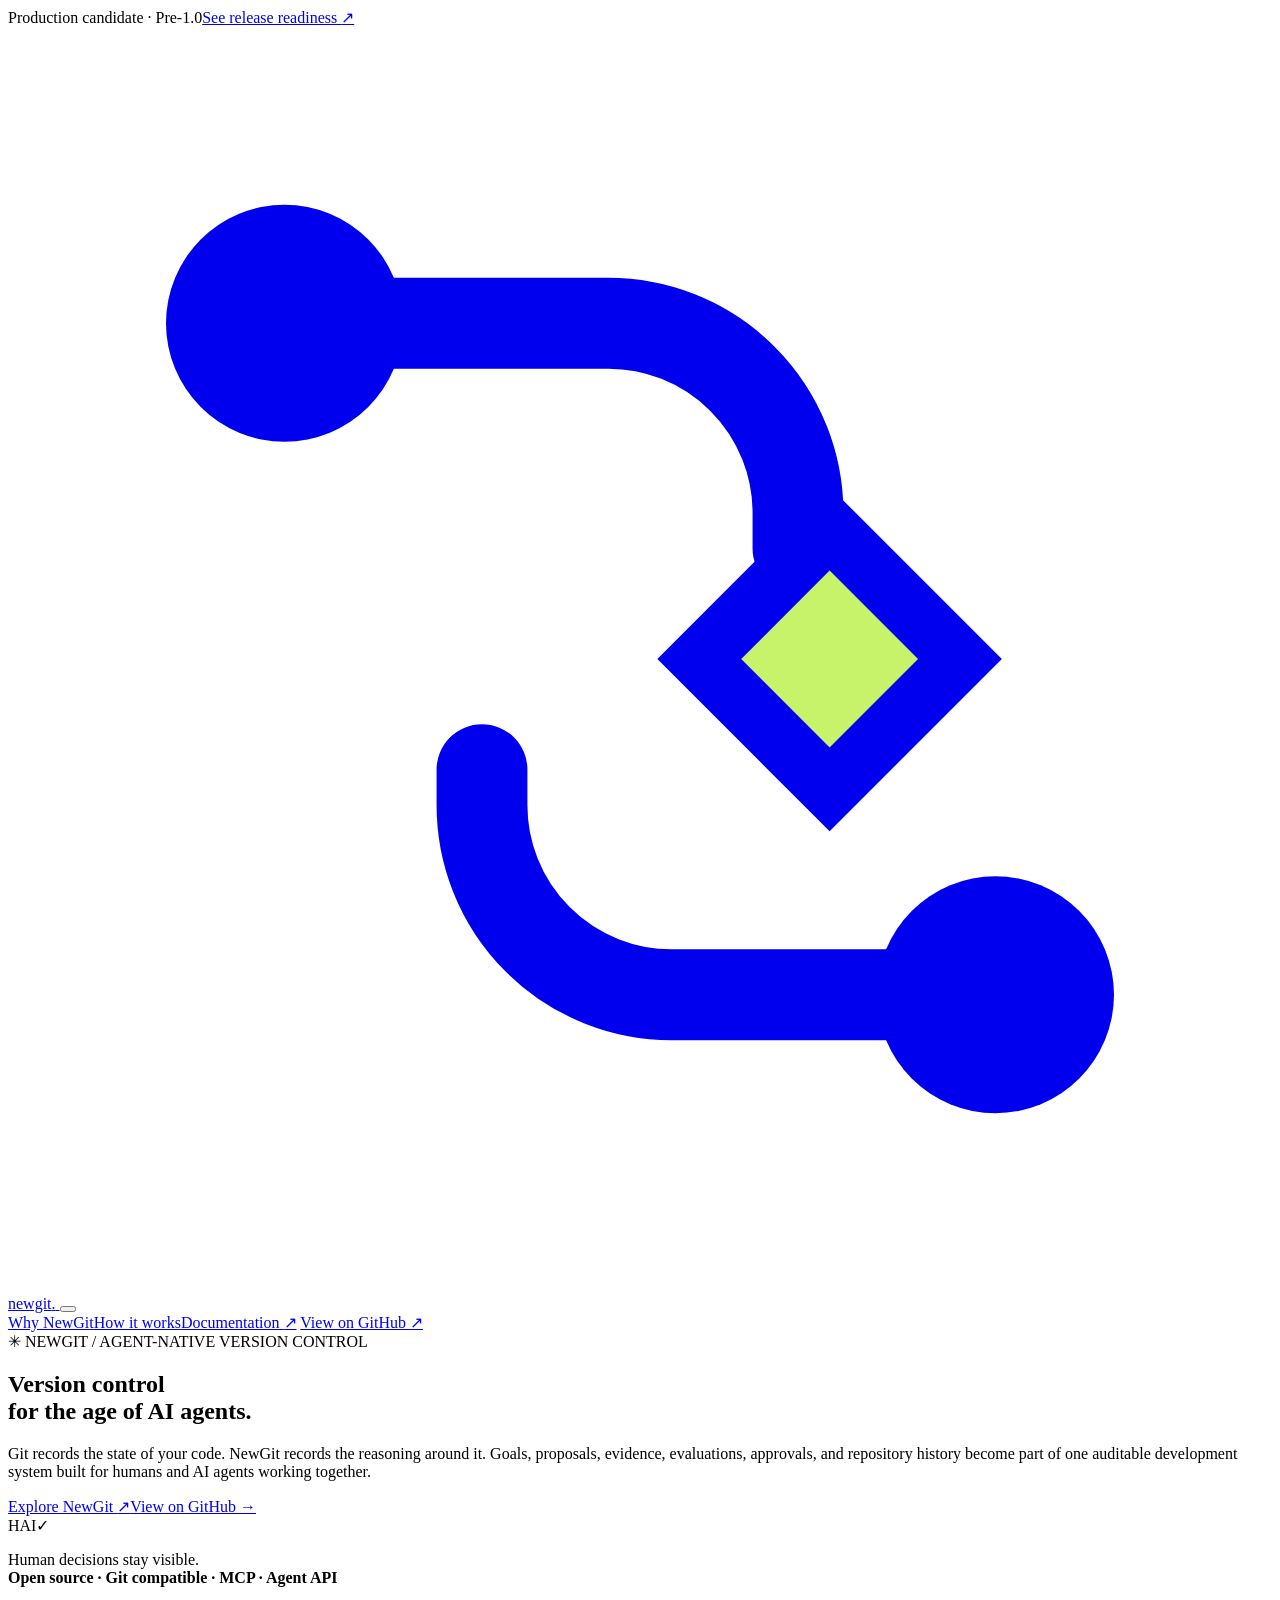
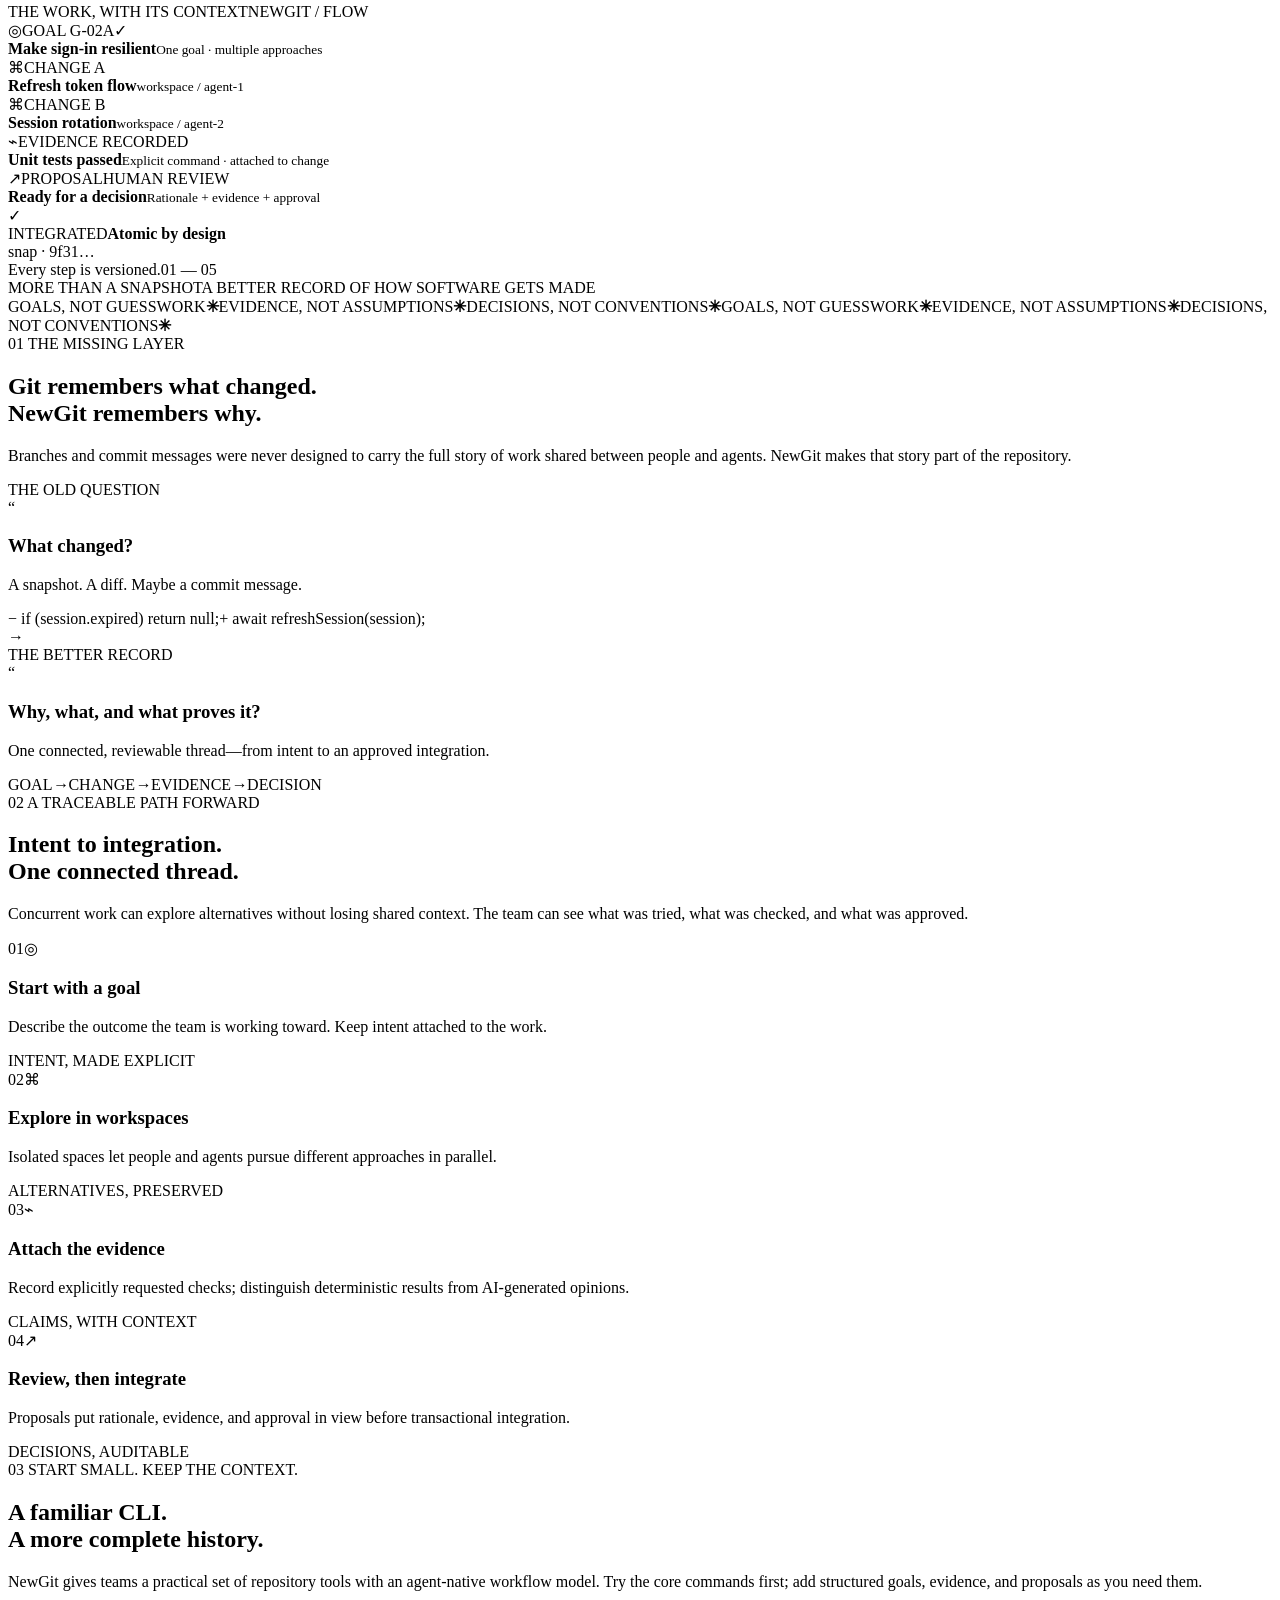
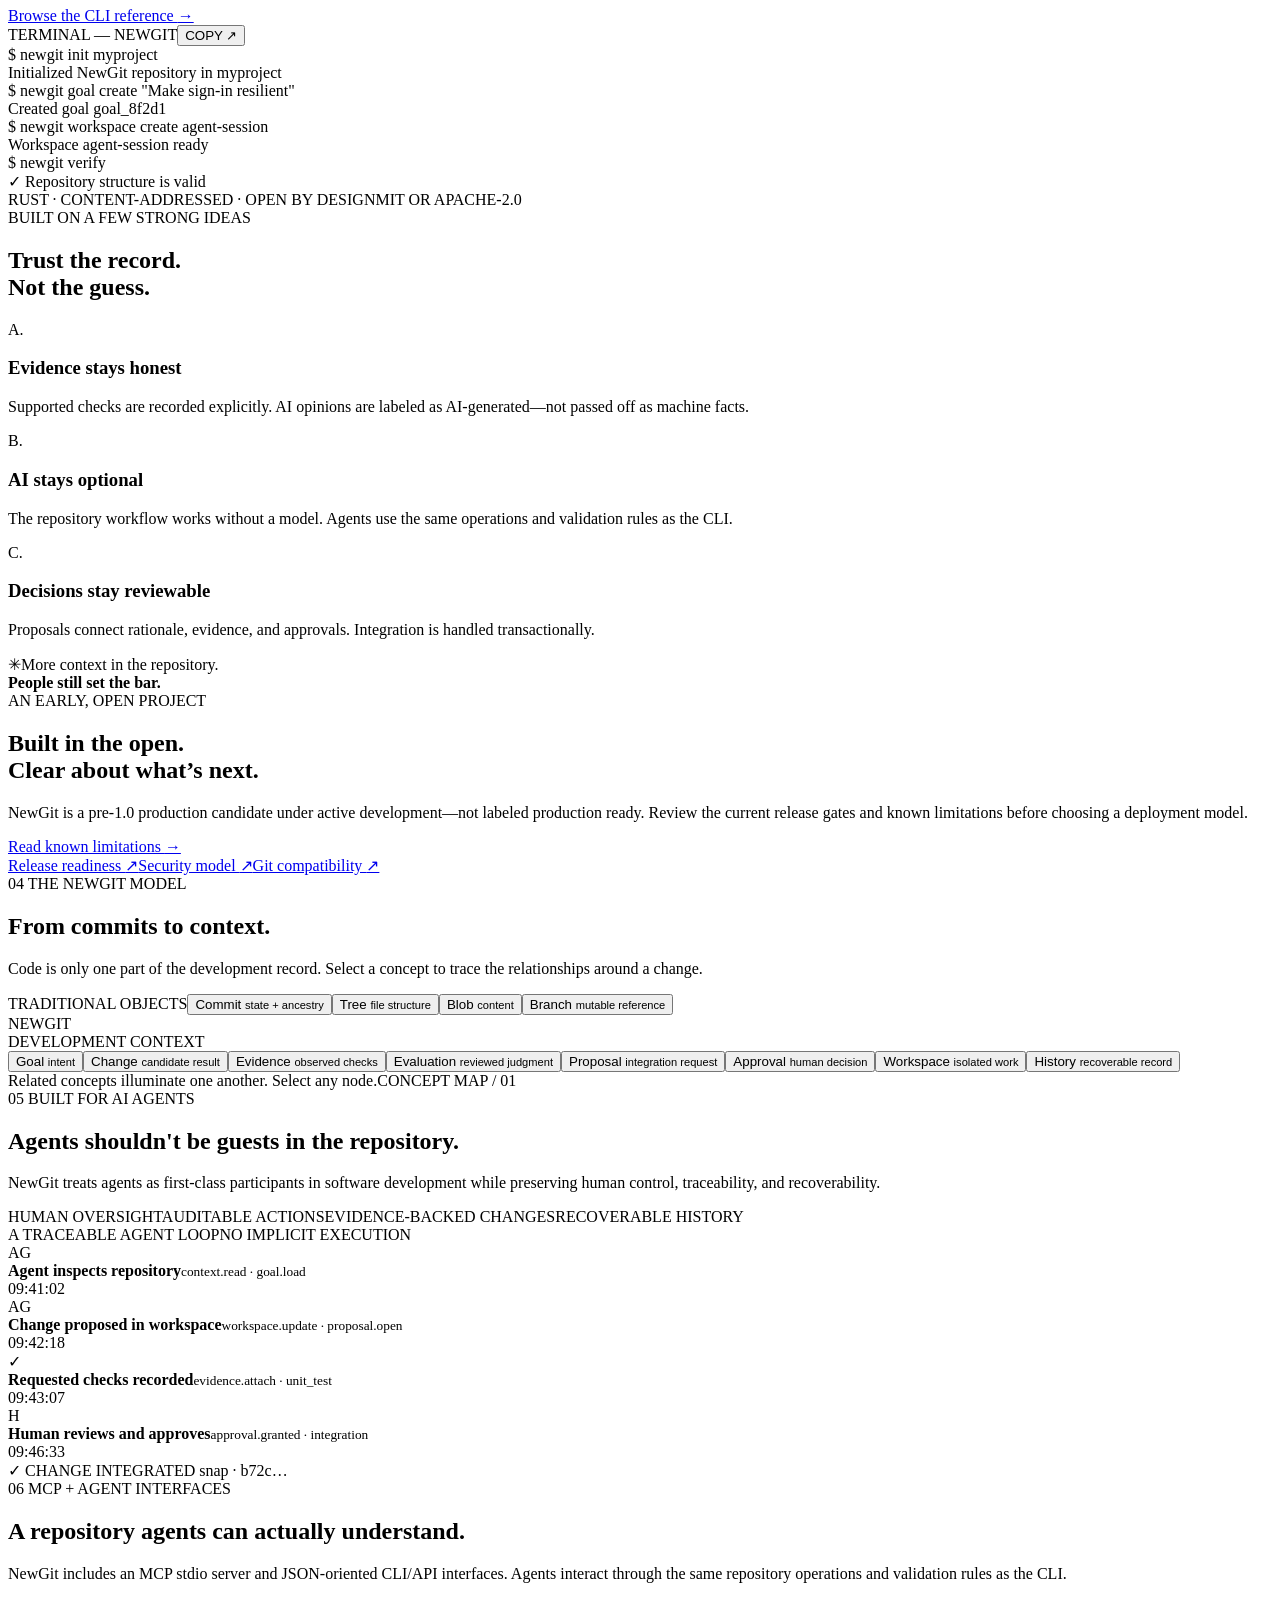
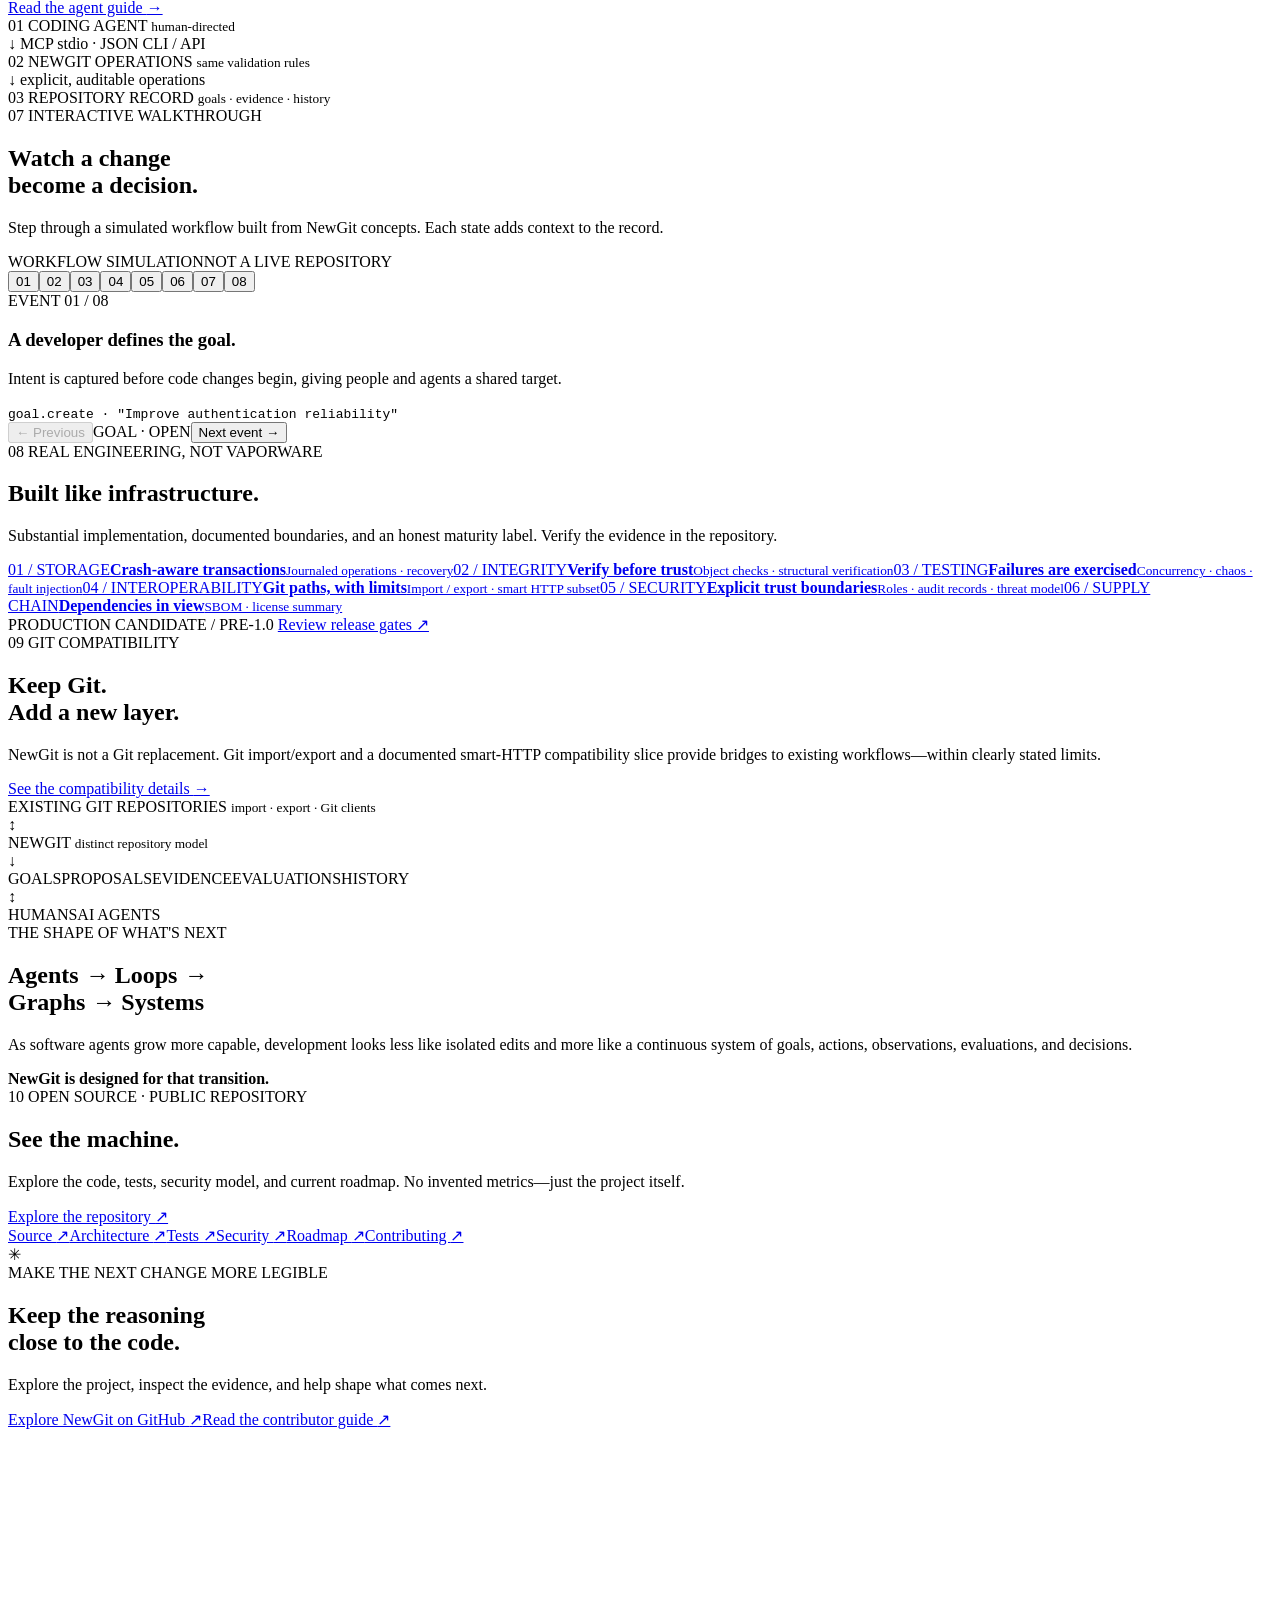
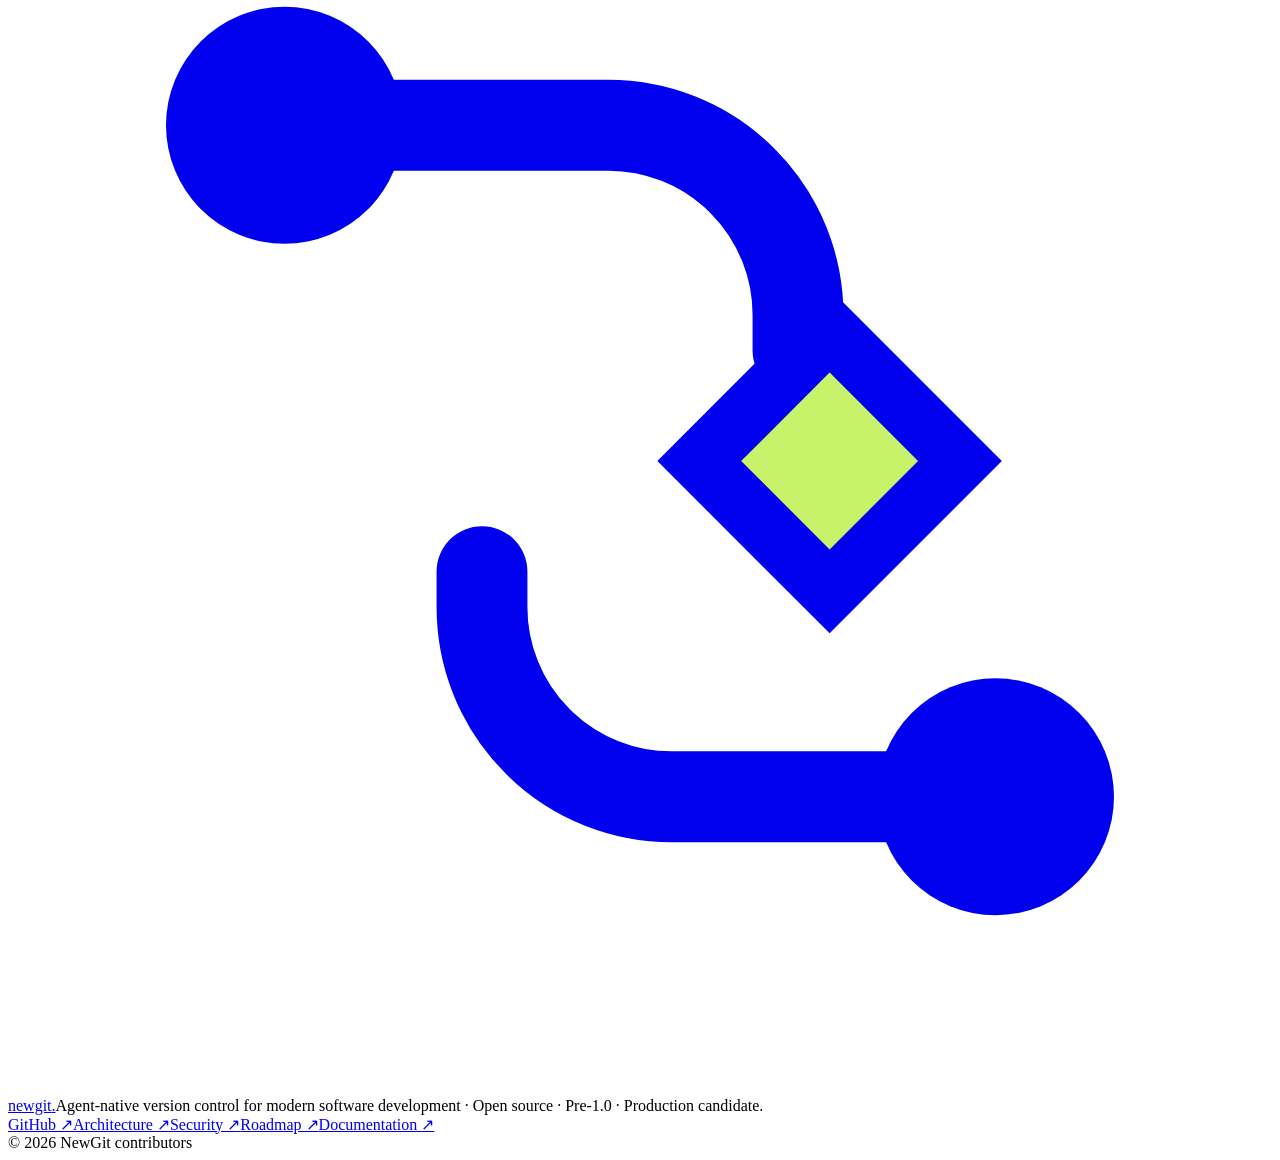
==== website/index.html @ cbc85484 "feat: add NewGit product landing page" ====
<!doctype html>
<html lang="en">
<head>
  <meta charset="utf-8" />
  <meta name="viewport" content="width=device-width, initial-scale=1" />
  <meta name="theme-color" content="#f5f4ed" />
  <meta name="description" content="NewGit is agent-native version control for software built by people and AI agents. Track goals, changes, evidence, and integration decisions alongside your source history." />
  <meta property="og:title" content="NewGit — Version control for the age of agents" />
  <meta property="og:description" content="Make the why, the proof, and the decision part of your version history." />
  <meta property="og:type" content="website" />
  <meta property="og:url" content="https://newgit.lovie.me/" />
  <meta name="twitter:card" content="summary" />
  <title>NewGit — Version control for the age of agents</title>
  <link rel="icon" href="/favicon.svg" type="image/svg+xml" />
  <link rel="preconnect" href="https://fonts.googleapis.com" />
  <link rel="preconnect" href="https://fonts.gstatic.com" crossorigin />
  <link href="https://fonts.googleapis.com/css2?family=DM+Mono:wght@400;500&family=DM+Sans:wght@400;500;600;700&family=Manrope:wght@400;500;600;700;800&display=swap" rel="stylesheet" />
  <link rel="stylesheet" href="/styles.css" />
</head>
<body>
  <div class="announcement"><span class="announcement-dot"></span><span>Production candidate · Pre-1.0</span><a href="https://github.com/kakarot700/newgit/blob/main/RELEASE_READINESS.md">See release readiness <span aria-hidden="true">↗</span></a></div>
  <header class="site-header">
    <a class="brand" href="#top" aria-label="NewGit home">
      <span class="brand-mark" aria-hidden="true"><svg viewBox="0 0 32 32" fill="none"><path d="M7 7.5h8.2a4.8 4.8 0 0 1 4.8 4.8v.9M25 24.5h-8.2a4.8 4.8 0 0 1-4.8-4.8v-.9" stroke="currentColor" stroke-width="2.3" stroke-linecap="round"/><circle cx="7" cy="7.5" r="3" fill="currentColor"/><circle cx="25" cy="24.5" r="3" fill="currentColor"/><path d="m17.5 16 3.3-3.3 3.3 3.3-3.3 3.3-3.3-3.3Z" fill="#c7f36b" stroke="currentColor" stroke-width="1.5"/></svg></span>
      <span>newgit<span class="brand-period">.</span></span>
    </a>
    <button class="menu-toggle" aria-label="Open navigation" aria-expanded="false"><span></span><span></span></button>
    <nav class="nav-links" aria-label="Main navigation">
      <a href="#why">Why NewGit</a><a href="#workflow">How it works</a><a href="https://github.com/kakarot700/newgit/tree/main/docs">Documentation <span class="external">↗</span></a>
      <a class="nav-cta" href="https://github.com/kakarot700/newgit">View on GitHub <span aria-hidden="true">↗</span></a>
    </nav>
  </header>
  <main id="top">
    <section class="hero page-wrap">
      <div class="hero-copy">
        <div class="eyebrow"><span class="eyebrow-icon">✳</span> NEWGIT / AGENT-NATIVE VERSION CONTROL</div>
        <h1>Version control<br /><span class="headline-accent">for the age of AI agents.</span></h1>
        <p class="hero-lede">Git records the state of your code. NewGit records the reasoning around it. Goals, proposals, evidence, evaluations, approvals, and repository history become part of one auditable development system built for humans and AI agents working together.</p>
        <div class="hero-actions"><a class="button button-dark" href="https://github.com/kakarot700/newgit">Explore NewGit <span aria-hidden="true">↗</span></a><a class="text-link" href="https://github.com/kakarot700/newgit">View on GitHub <span aria-hidden="true">→</span></a></div>
        <div class="hero-proof"><div class="avatar-stack" aria-hidden="true"><span>H</span><span>AI</span><span>✓</span></div><p>Human decisions stay visible.<br /><strong>Open source · Git compatible · MCP · Agent API</strong></p></div>
      </div>
      <div class="hero-visual" aria-label="Illustration of a versioned engineering workflow">
        <div class="visual-topline"><span><i class="live-dot"></i> THE WORK, WITH ITS CONTEXT</span><span class="mono">NEWGIT / FLOW</span></div>
        <div class="flow-board">
          <div class="flow-rail"><span class="rail-node node-active"></span><span class="rail-line"></span><span class="rail-node"></span><span class="rail-line"></span><span class="rail-node"></span><span class="rail-line"></span><span class="rail-node"></span><span class="rail-line"></span><span class="rail-node node-end"></span></div>
          <div class="flow-items">
            <div class="flow-card goal-card"><div class="flow-card-head"><span class="flow-icon goal-icon">◎</span><span class="card-kicker">GOAL <span class="id-tag">G-02A</span></span><span class="card-check">✓</span></div><strong>Make sign-in resilient</strong><small>One goal · multiple approaches</small></div>
            <div class="change-row"><div class="flow-card change-card"><div class="flow-card-head"><span class="flow-icon change-icon">⌘</span><span class="card-kicker">CHANGE A</span></div><strong>Refresh token flow</strong><small>workspace / agent-1</small></div><div class="flow-card change-card change-card-muted"><div class="flow-card-head"><span class="flow-icon alt-icon">⌘</span><span class="card-kicker">CHANGE B</span></div><strong>Session rotation</strong><small>workspace / agent-2</small></div></div>
            <div class="flow-card evidence-card"><div class="flow-card-head"><span class="flow-icon evidence-icon">⌁</span><span class="card-kicker">EVIDENCE</span><span class="evidence-status"><i></i> RECORDED</span></div><strong>Unit tests passed</strong><small>Explicit command · attached to change</small></div>
            <div class="flow-card proposal-card"><div class="flow-card-head"><span class="flow-icon proposal-icon">↗</span><span class="card-kicker">PROPOSAL</span><span class="review-pill">HUMAN REVIEW</span></div><strong>Ready for a decision</strong><small>Rationale + evidence + approval</small></div>
            <div class="integration-row"><span class="integration-check">✓</span><div><span class="card-kicker">INTEGRATED</span><strong>Atomic by design</strong></div><span class="commit-hash">snap · 9f31…</span></div>
          </div>
        </div>
        <div class="visual-foot"><span>Every step is versioned.</span><span class="mono">01 — 05</span></div>
        <div class="visual-orbit orbit-one"></div><div class="visual-orbit orbit-two"></div>
      </div>
      <div class="hero-bottom"><span>MORE THAN A SNAPSHOT</span><span class="bottom-line"></span><span class="mono">A BETTER RECORD OF HOW SOFTWARE GETS MADE</span></div>
    </section>
    <section class="ticker" aria-label="NewGit capabilities"><div class="ticker-track"><span>GOALS, NOT GUESSWORK</span><b>✳</b><span>EVIDENCE, NOT ASSUMPTIONS</span><b>✳</b><span>DECISIONS, NOT CONVENTIONS</span><b>✳</b><span>GOALS, NOT GUESSWORK</span><b>✳</b><span>EVIDENCE, NOT ASSUMPTIONS</span><b>✳</b><span>DECISIONS, NOT CONVENTIONS</span><b>✳</b></div></section>
    <section class="why-section page-wrap" id="why">
      <div class="section-intro"><div class="eyebrow"><span class="eyebrow-icon">01</span> THE MISSING LAYER</div><h2>Git remembers what changed.<br /><span>NewGit remembers why.</span></h2><p>Branches and commit messages were never designed to carry the full story of work shared between people and agents. NewGit makes that story part of the repository.</p></div>
      <div class="contrast"><div class="contrast-old"><span class="micro-label">THE OLD QUESTION</span><div class="quote-mark">“</div><h3>What changed?</h3><p>A snapshot. A diff. Maybe a commit message.</p><div class="diff-mini"><span class="diff-red">− if (session.expired) return null;</span><span class="diff-green">+ await refreshSession(session);</span></div></div><div class="contrast-arrow" aria-hidden="true">→</div><div class="contrast-new"><span class="micro-label">THE BETTER RECORD</span><div class="quote-mark green">“</div><h3>Why, what, and what proves it?</h3><p>One connected, reviewable thread—from intent to an approved integration.</p><div class="chain"><span>GOAL</span><i>→</i><span>CHANGE</span><i>→</i><span>EVIDENCE</span><i>→</i><span>DECISION</span></div></div></div>
    </section>
    <section class="workflow-section" id="workflow"><div class="page-wrap workflow-inner"><div class="workflow-heading"><div><div class="eyebrow"><span class="eyebrow-icon">02</span> A TRACEABLE PATH FORWARD</div><h2>Intent to integration.<br /><span>One connected thread.</span></h2></div><p>Concurrent work can explore alternatives without losing shared context. The team can see what was tried, what was checked, and what was approved.</p></div>
      <div class="steps"><article class="step"><div class="step-top"><span class="step-number">01</span><span class="step-glyph">◎</span></div><h3>Start with a goal</h3><p>Describe the outcome the team is working toward. Keep intent attached to the work.</p><span class="step-caption">INTENT, MADE EXPLICIT</span></article><article class="step"><div class="step-top"><span class="step-number">02</span><span class="step-glyph">⌘</span></div><h3>Explore in workspaces</h3><p>Isolated spaces let people and agents pursue different approaches in parallel.</p><span class="step-caption">ALTERNATIVES, PRESERVED</span></article><article class="step"><div class="step-top"><span class="step-number">03</span><span class="step-glyph">⌁</span></div><h3>Attach the evidence</h3><p>Record explicitly requested checks; distinguish deterministic results from AI-generated opinions.</p><span class="step-caption">CLAIMS, WITH CONTEXT</span></article><article class="step"><div class="step-top"><span class="step-number">04</span><span class="step-glyph">↗</span></div><h3>Review, then integrate</h3><p>Proposals put rationale, evidence, and approval in view before transactional integration.</p><span class="step-caption">DECISIONS, AUDITABLE</span></article></div>
    </div></section>
    <section class="terminal-section page-wrap"><div class="terminal-copy"><div class="eyebrow"><span class="eyebrow-icon">03</span> START SMALL. KEEP THE CONTEXT.</div><h2>A familiar CLI.<br /><span>A more complete history.</span></h2><p>NewGit gives teams a practical set of repository tools with an agent-native workflow model. Try the core commands first; add structured goals, evidence, and proposals as you need them.</p><a class="text-link" href="https://github.com/kakarot700/newgit/blob/main/docs/CLI.md">Browse the CLI reference <span>→</span></a></div><div class="terminal-window"><div class="terminal-bar"><div class="window-dots"><i></i><i></i><i></i></div><span>TERMINAL — NEWGIT</span><button class="copy-button" type="button" aria-label="Copy terminal commands">COPY <span>↗</span></button></div><div class="terminal-body"><div class="terminal-line"><span class="prompt">$</span> newgit init myproject</div><div class="terminal-output">Initialized NewGit repository in myproject</div><div class="terminal-line"><span class="prompt">$</span> newgit goal create "Make sign-in resilient"</div><div class="terminal-output">Created goal <span class="terminal-green">goal_8f2d1</span></div><div class="terminal-line"><span class="prompt">$</span> newgit workspace create agent-session</div><div class="terminal-output">Workspace <span class="terminal-green">agent-session</span> ready</div><div class="terminal-line"><span class="prompt">$</span> newgit verify</div><div class="terminal-output terminal-success">✓ Repository structure is valid</div><div class="terminal-cursor" aria-hidden="true"></div></div><div class="terminal-foot"><span>RUST · CONTENT-ADDRESSED · OPEN BY DESIGN</span><span>MIT OR APACHE-2.0</span></div></div></section>
    <section class="principles"><div class="page-wrap principles-inner"><div class="principles-lead"><span class="micro-label">BUILT ON A FEW STRONG IDEAS</span><h2>Trust the record.<br /><span>Not the guess.</span></h2></div><div class="principle"><span class="principle-index">A.</span><div><h3>Evidence stays honest</h3><p>Supported checks are recorded explicitly. AI opinions are labeled as AI-generated—not passed off as machine facts.</p></div></div><div class="principle"><span class="principle-index">B.</span><div><h3>AI stays optional</h3><p>The repository workflow works without a model. Agents use the same operations and validation rules as the CLI.</p></div></div><div class="principle"><span class="principle-index">C.</span><div><h3>Decisions stay reviewable</h3><p>Proposals connect rationale, evidence, and approvals. Integration is handled transactionally.</p></div></div><div class="principles-note"><span class="note-star">✳</span><span>More context in the repository.<br /><strong>People still set the bar.</strong></span></div></div></section>
    <section class="status-section page-wrap"><div class="status-icon"><span></span><span></span><span></span></div><div><span class="micro-label">AN EARLY, OPEN PROJECT</span><h2>Built in the open.<br />Clear about what’s next.</h2><p>NewGit is a pre-1.0 production candidate under active development—not labeled production ready. Review the current release gates and known limitations before choosing a deployment model.</p><a class="text-link" href="https://github.com/kakarot700/newgit/blob/main/KNOWN_LIMITATIONS.md">Read known limitations <span>→</span></a></div><div class="status-links"><a href="https://github.com/kakarot700/newgit/blob/main/RELEASE_READINESS.md">Release readiness <span>↗</span></a><a href="https://github.com/kakarot700/newgit/blob/main/SECURITY_MODEL.md">Security model <span>↗</span></a><a href="https://github.com/kakarot700/newgit/blob/main/docs/GIT_COMPAT.md">Git compatibility <span>↗</span></a></div></section>
    <section class="model-section page-wrap" id="architecture"><div class="model-heading"><div><div class="eyebrow"><span class="eyebrow-icon">04</span> THE NEWGIT MODEL</div><h2>From commits to context.</h2></div><p>Code is only one part of the development record. Select a concept to trace the relationships around a change.</p></div><div class="model-visual"><div class="model-side model-traditional"><span class="micro-label">TRADITIONAL OBJECTS</span><button class="model-node" data-links="change history">Commit <small>state + ancestry</small></button><button class="model-node" data-links="change">Tree <small>file structure</small></button><button class="model-node" data-links="change">Blob <small>content</small></button><button class="model-node" data-links="workspace history">Branch <small>mutable reference</small></button></div><div class="model-bridge"><span>NEWGIT</span><i></i><i></i><i></i><i></i></div><div class="model-side model-context"><span class="micro-label">DEVELOPMENT CONTEXT</span><div class="model-node-set"><button class="model-node active" data-links="commit proposal">Goal <small>intent</small></button><button class="model-node" data-links="goal evidence">Change <small>candidate result</small></button><button class="model-node" data-links="change evaluation">Evidence <small>observed checks</small></button><button class="model-node" data-links="evidence approval">Evaluation <small>reviewed judgment</small></button><button class="model-node" data-links="evaluation history">Proposal <small>integration request</small></button><button class="model-node" data-links="proposal history">Approval <small>human decision</small></button><button class="model-node" data-links="change commit">Workspace <small>isolated work</small></button><button class="model-node" data-links="commit goal">History <small>recoverable record</small></button></div></div><div class="model-caption"><span class="live-dot"></span><span id="model-caption-text">Related concepts illuminate one another. Select any node.</span><span class="mono">CONCEPT MAP / 01</span></div></div></section>
    <section class="agent-section"><div class="page-wrap agent-inner"><div class="agent-copy"><div class="eyebrow"><span class="eyebrow-icon">05</span> BUILT FOR AI AGENTS</div><h2>Agents shouldn't be guests in the repository.</h2><p>NewGit treats agents as first-class participants in software development while preserving human control, traceability, and recoverability.</p><div class="agent-principles"><span>HUMAN OVERSIGHT</span><span>AUDITABLE ACTIONS</span><span>EVIDENCE-BACKED CHANGES</span><span>RECOVERABLE HISTORY</span></div></div><div class="agent-flow"><div class="agent-flow-label"><span class="micro-label">A TRACEABLE AGENT LOOP</span><span class="mono">NO IMPLICIT EXECUTION</span></div><div class="agent-flow-row"><span class="agent-avatar">AG</span><div><strong>Agent inspects repository</strong><small>context.read · goal.load</small></div><span class="flow-time">09:41:02</span></div><div class="agent-flow-row"><span class="agent-avatar">AG</span><div><strong>Change proposed in workspace</strong><small>workspace.update · proposal.open</small></div><span class="flow-time">09:42:18</span></div><div class="agent-flow-row"><span class="agent-avatar evidence-avatar">✓</span><div><strong>Requested checks recorded</strong><small>evidence.attach · unit_test</small></div><span class="flow-time">09:43:07</span></div><div class="agent-flow-row human-row"><span class="agent-avatar human-avatar">H</span><div><strong>Human reviews and approves</strong><small>approval.granted · integration</small></div><span class="flow-time">09:46:33</span></div><div class="agent-flow-result"><span>✓</span> CHANGE INTEGRATED <span class="mono">snap · b72c…</span></div></div></div></section>
    <section class="api-section page-wrap"><div class="api-copy"><div class="eyebrow"><span class="eyebrow-icon">06</span> MCP + AGENT INTERFACES</div><h2>A repository agents can actually understand.</h2><p>NewGit includes an MCP stdio server and JSON-oriented CLI/API interfaces. Agents interact through the same repository operations and validation rules as the CLI.</p><a class="text-link" href="https://github.com/kakarot700/newgit/blob/main/docs/AGENT_GUIDE.md">Read the agent guide <span>→</span></a></div><div class="api-stack"><div class="api-stack-item"><span>01</span> CODING AGENT <small>human-directed</small></div><div class="api-connector">↓ <span>MCP stdio · JSON CLI / API</span></div><div class="api-stack-item api-newgit"><span>02</span> NEWGIT OPERATIONS <small>same validation rules</small></div><div class="api-connector">↓ <span>explicit, auditable operations</span></div><div class="api-stack-item"><span>03</span> REPOSITORY RECORD <small>goals · evidence · history</small></div></div></section>
    <section class="demo-section"><div class="page-wrap demo-inner"><div class="demo-heading"><div><div class="eyebrow"><span class="eyebrow-icon">07</span> INTERACTIVE WALKTHROUGH</div><h2>Watch a change<br />become a decision.</h2></div><p>Step through a simulated workflow built from NewGit concepts. Each state adds context to the record.</p></div><div class="demo-console"><div class="demo-console-top"><span class="live-dot"></span><span class="micro-label">WORKFLOW SIMULATION</span><span class="mono">NOT A LIVE REPOSITORY</span></div><div class="demo-content"><div class="demo-progress" aria-label="Workflow steps"><span class="demo-progress-line"><i id="demo-progress-fill"></i></span><button class="demo-step active" data-step="0" aria-label="Step 1: Goal created">01</button><button class="demo-step" data-step="1" aria-label="Step 2: Agent investigates">02</button><button class="demo-step" data-step="2" aria-label="Step 3: Change proposed">03</button><button class="demo-step" data-step="3" aria-label="Step 4: Evidence attached">04</button><button class="demo-step" data-step="4" aria-label="Step 5: Evaluation recorded">05</button><button class="demo-step" data-step="5" aria-label="Step 6: Human approval">06</button><button class="demo-step" data-step="6" aria-label="Step 7: Change integrated">07</button><button class="demo-step" data-step="7" aria-label="Step 8: History updated">08</button></div><div class="demo-event"><span class="demo-event-index" id="demo-event-index">EVENT 01 / 08</span><h3 id="demo-event-title">A developer defines the goal.</h3><p id="demo-event-copy">Intent is captured before code changes begin, giving people and agents a shared target.</p><code id="demo-event-code">goal.create · "Improve authentication reliability"</code></div><div class="demo-controls"><button id="demo-prev" type="button" disabled>← Previous</button><span id="demo-state">GOAL · OPEN</span><button id="demo-next" type="button">Next event →</button></div></div></div></div></section>
    <section class="engineering-section page-wrap"><div class="engineering-heading"><div><div class="eyebrow"><span class="eyebrow-icon">08</span> REAL ENGINEERING, NOT VAPORWARE</div><h2>Built like infrastructure.</h2></div><p>Substantial implementation, documented boundaries, and an honest maturity label. Verify the evidence in the repository.</p></div><div class="engineering-grid"><a href="https://github.com/kakarot700/newgit/blob/main/ARCHITECTURE.md"><span>01 / STORAGE</span><strong>Crash-aware transactions</strong><small>Journaled operations · recovery</small></a><a href="https://github.com/kakarot700/newgit/blob/main/TEST_MATRIX.md"><span>02 / INTEGRITY</span><strong>Verify before trust</strong><small>Object checks · structural verification</small></a><a href="https://github.com/kakarot700/newgit/tree/main/tests"><span>03 / TESTING</span><strong>Failures are exercised</strong><small>Concurrency · chaos · fault injection</small></a><a href="https://github.com/kakarot700/newgit/blob/main/docs/GIT_COMPAT.md"><span>04 / INTEROPERABILITY</span><strong>Git paths, with limits</strong><small>Import / export · smart HTTP subset</small></a><a href="https://github.com/kakarot700/newgit/blob/main/SECURITY_MODEL.md"><span>05 / SECURITY</span><strong>Explicit trust boundaries</strong><small>Roles · audit records · threat model</small></a><a href="https://github.com/kakarot700/newgit/blob/main/SBOM.md"><span>06 / SUPPLY CHAIN</span><strong>Dependencies in view</strong><small>SBOM · license summary</small></a></div><div class="production-label"><span class="live-dot"></span> PRODUCTION CANDIDATE <span class="separator">/</span> PRE-1.0 <a href="https://github.com/kakarot700/newgit/blob/main/RELEASE_READINESS.md">Review release gates ↗</a></div></section>
    <section class="compat-section"><div class="page-wrap compat-inner"><div><div class="eyebrow"><span class="eyebrow-icon">09</span> GIT COMPATIBILITY</div><h2>Keep Git.<br /><span>Add a new layer.</span></h2><p>NewGit is not a Git replacement. Git import/export and a documented smart-HTTP compatibility slice provide bridges to existing workflows—within clearly stated limits.</p><a class="text-link" href="https://github.com/kakarot700/newgit/blob/main/docs/GIT_COMPAT.md">See the compatibility details <span>→</span></a></div><div class="compat-diagram"><div class="compat-box">EXISTING GIT REPOSITORIES <small>import · export · Git clients</small></div><div class="compat-arrow">↕</div><div class="compat-box compat-box-main">NEWGIT <small>distinct repository model</small></div><div class="compat-arrow">↓</div><div class="compat-capabilities"><span>GOALS</span><span>PROPOSALS</span><span>EVIDENCE</span><span>EVALUATIONS</span><span>HISTORY</span></div><div class="compat-arrow">↕</div><div class="compat-actors"><span>HUMANS</span><span>AI AGENTS</span></div></div></div></section>
    <section class="editorial-section page-wrap"><div class="editorial-line"></div><span class="micro-label">THE SHAPE OF WHAT'S NEXT</span><h2>Agents <i>→</i> Loops <i>→</i><br />Graphs <i>→</i> Systems</h2><p>As software agents grow more capable, development looks less like isolated edits and more like a continuous system of goals, actions, observations, evaluations, and decisions.</p><strong>NewGit is designed for that transition.</strong></section>
    <section class="open-source-section page-wrap"><div class="open-source-main"><div class="eyebrow"><span class="eyebrow-icon">10</span> OPEN SOURCE · PUBLIC REPOSITORY</div><h2>See the machine.</h2><p>Explore the code, tests, security model, and current roadmap. No invented metrics—just the project itself.</p><a class="button button-dark" href="https://github.com/kakarot700/newgit">Explore the repository <span>↗</span></a></div><div class="repo-links"><a href="https://github.com/kakarot700/newgit">Source <span>↗</span></a><a href="https://github.com/kakarot700/newgit/blob/main/ARCHITECTURE.md">Architecture <span>↗</span></a><a href="https://github.com/kakarot700/newgit/tree/main/tests">Tests <span>↗</span></a><a href="https://github.com/kakarot700/newgit/blob/main/SECURITY.md">Security <span>↗</span></a><a href="https://github.com/kakarot700/newgit/blob/main/ROADMAP.md">Roadmap <span>↗</span></a><a href="https://github.com/kakarot700/newgit/blob/main/CONTRIBUTING.md">Contributing <span>↗</span></a></div></section>
    <section class="final-cta"><div class="page-wrap final-cta-inner"><div class="cta-spark" aria-hidden="true">✳</div><div><div class="eyebrow">MAKE THE NEXT CHANGE MORE LEGIBLE</div><h2>Keep the reasoning<br />close to the code.</h2><p>Explore the project, inspect the evidence, and help shape what comes next.</p></div><div class="cta-buttons"><a class="button button-lime" href="https://github.com/kakarot700/newgit">Explore NewGit on GitHub <span>↗</span></a><a class="button button-outline" href="https://github.com/kakarot700/newgit/blob/main/CONTRIBUTING.md">Read the contributor guide <span>↗</span></a></div><div class="cta-orbit cta-orbit-a"></div><div class="cta-orbit cta-orbit-b"></div></div></section>
  </main>
  <footer class="site-footer"><div class="page-wrap footer-inner"><a class="brand footer-brand" href="#top"><span class="brand-mark" aria-hidden="true"><svg viewBox="0 0 32 32" fill="none"><path d="M7 7.5h8.2a4.8 4.8 0 0 1 4.8 4.8v.9M25 24.5h-8.2a4.8 4.8 0 0 1-4.8-4.8v-.9" stroke="currentColor" stroke-width="2.3" stroke-linecap="round"/><circle cx="7" cy="7.5" r="3" fill="currentColor"/><circle cx="25" cy="24.5" r="3" fill="currentColor"/><path d="m17.5 16 3.3-3.3 3.3 3.3-3.3 3.3-3.3-3.3Z" fill="#c7f36b" stroke="currentColor" stroke-width="1.5"/></svg></span><span>newgit<span class="brand-period">.</span></span></a><span class="footer-note">Agent-native version control for modern software development · Open source · Pre-1.0 · Production candidate.</span><div class="footer-links"><a href="https://github.com/kakarot700/newgit">GitHub ↗</a><a href="https://github.com/kakarot700/newgit/blob/main/ARCHITECTURE.md">Architecture ↗</a><a href="https://github.com/kakarot700/newgit/blob/main/SECURITY.md">Security ↗</a><a href="https://github.com/kakarot700/newgit/blob/main/ROADMAP.md">Roadmap ↗</a><a href="https://github.com/kakarot700/newgit/tree/main/docs">Documentation ↗</a></div><span class="copyright">© 2026 NewGit contributors</span></div></footer>
  <script src="/script.js" defer></script>
</body>
</html>
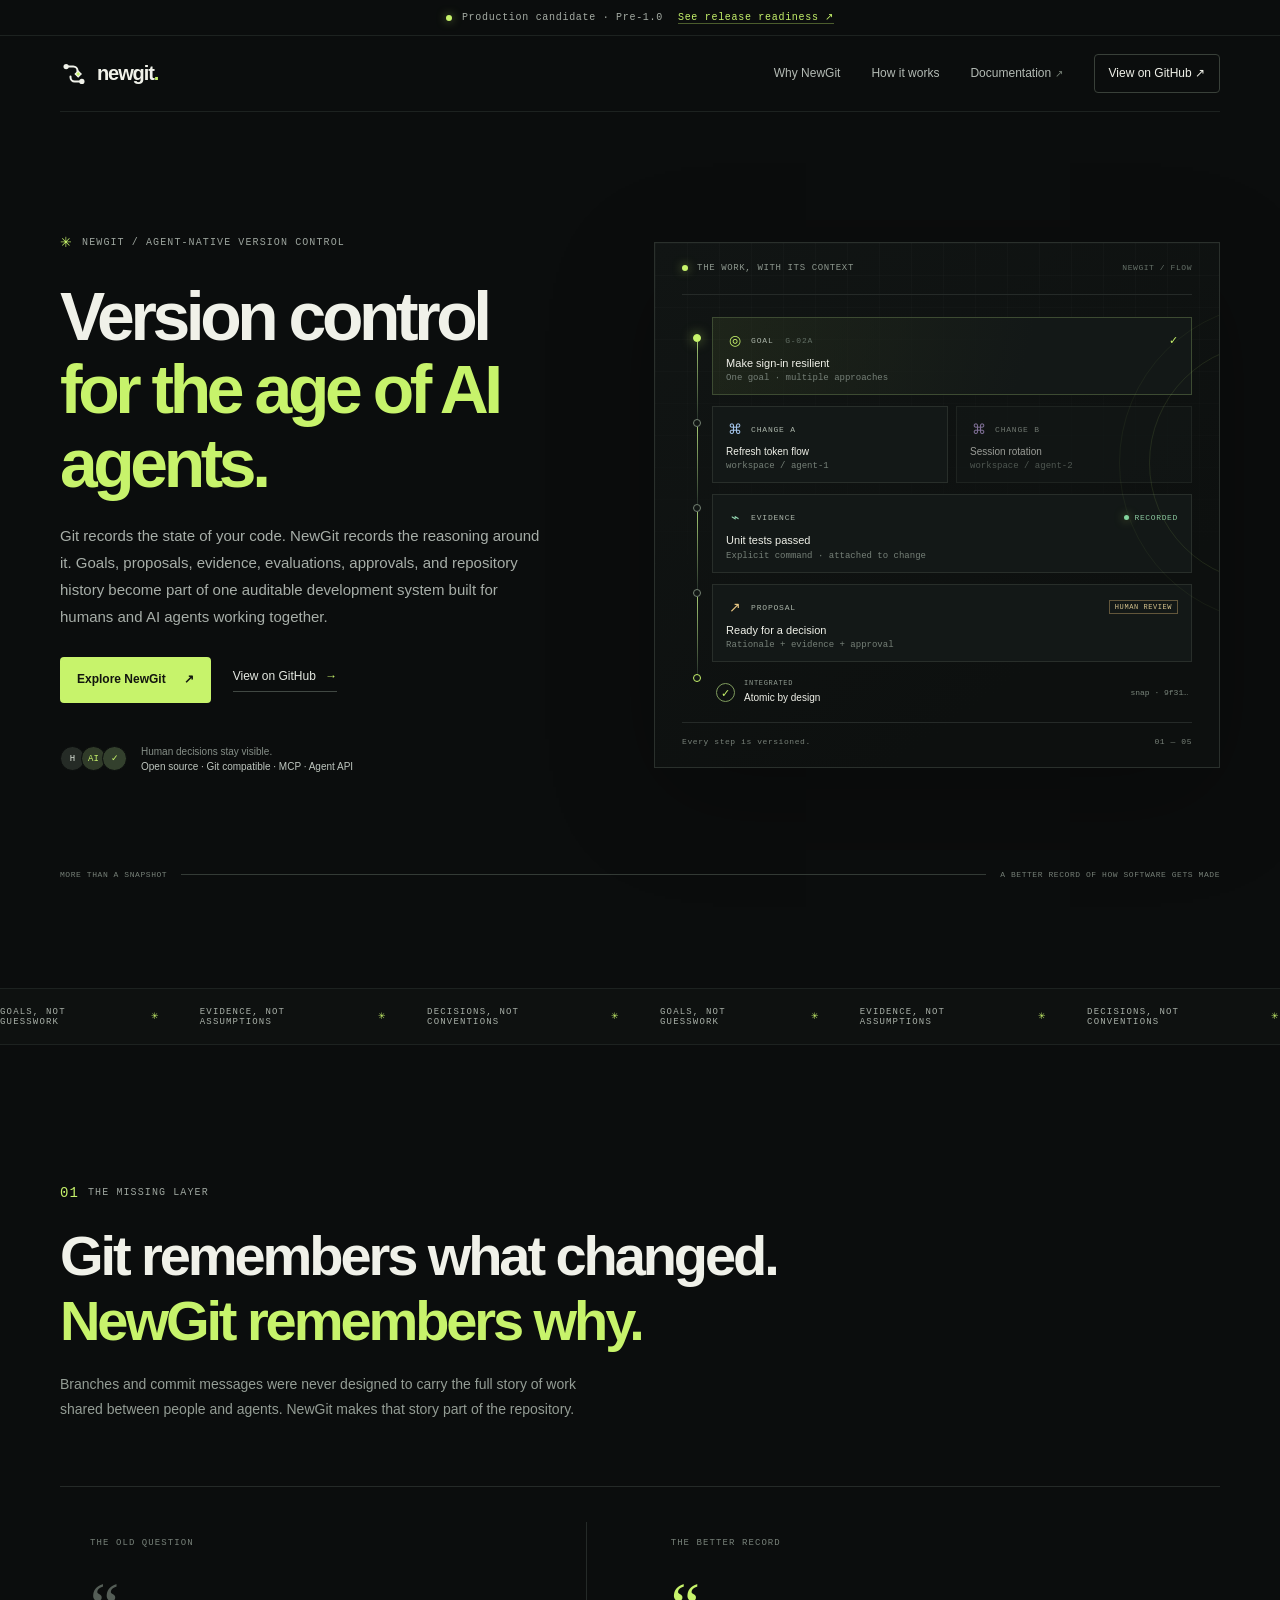
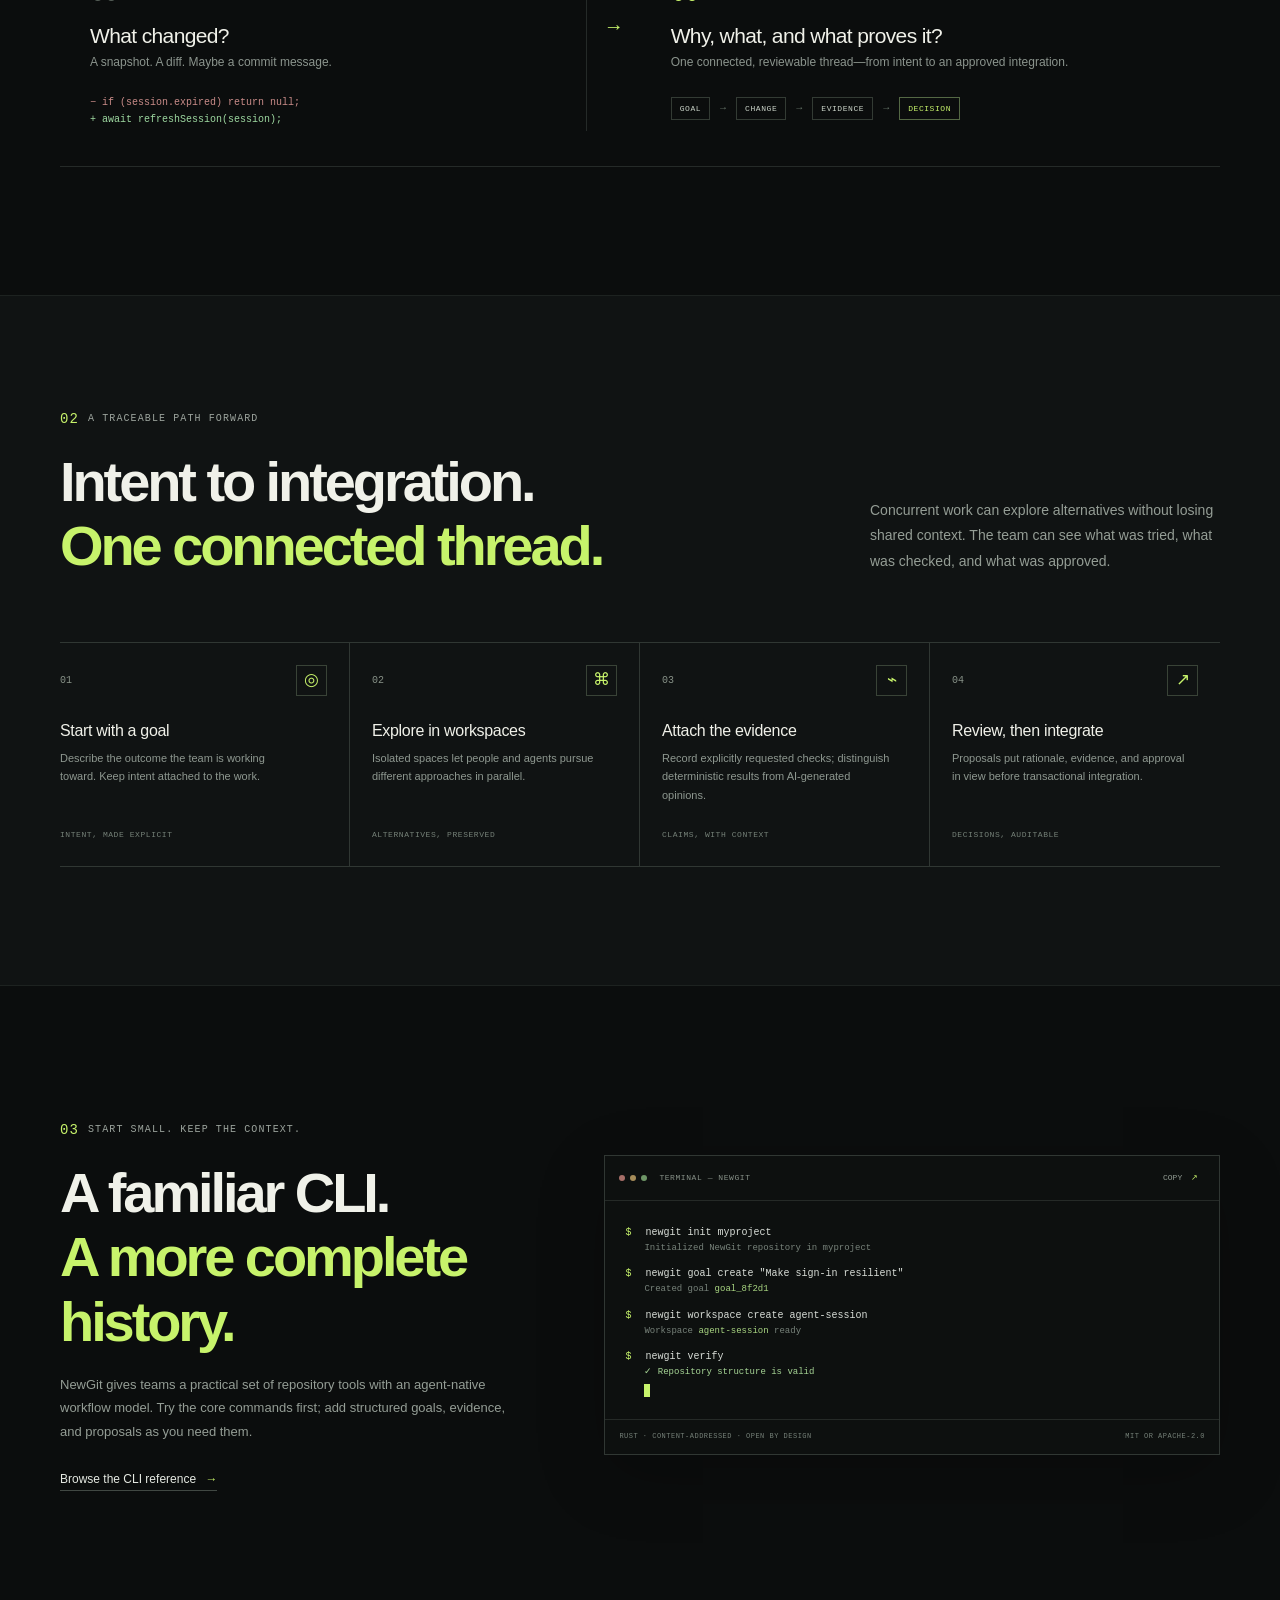
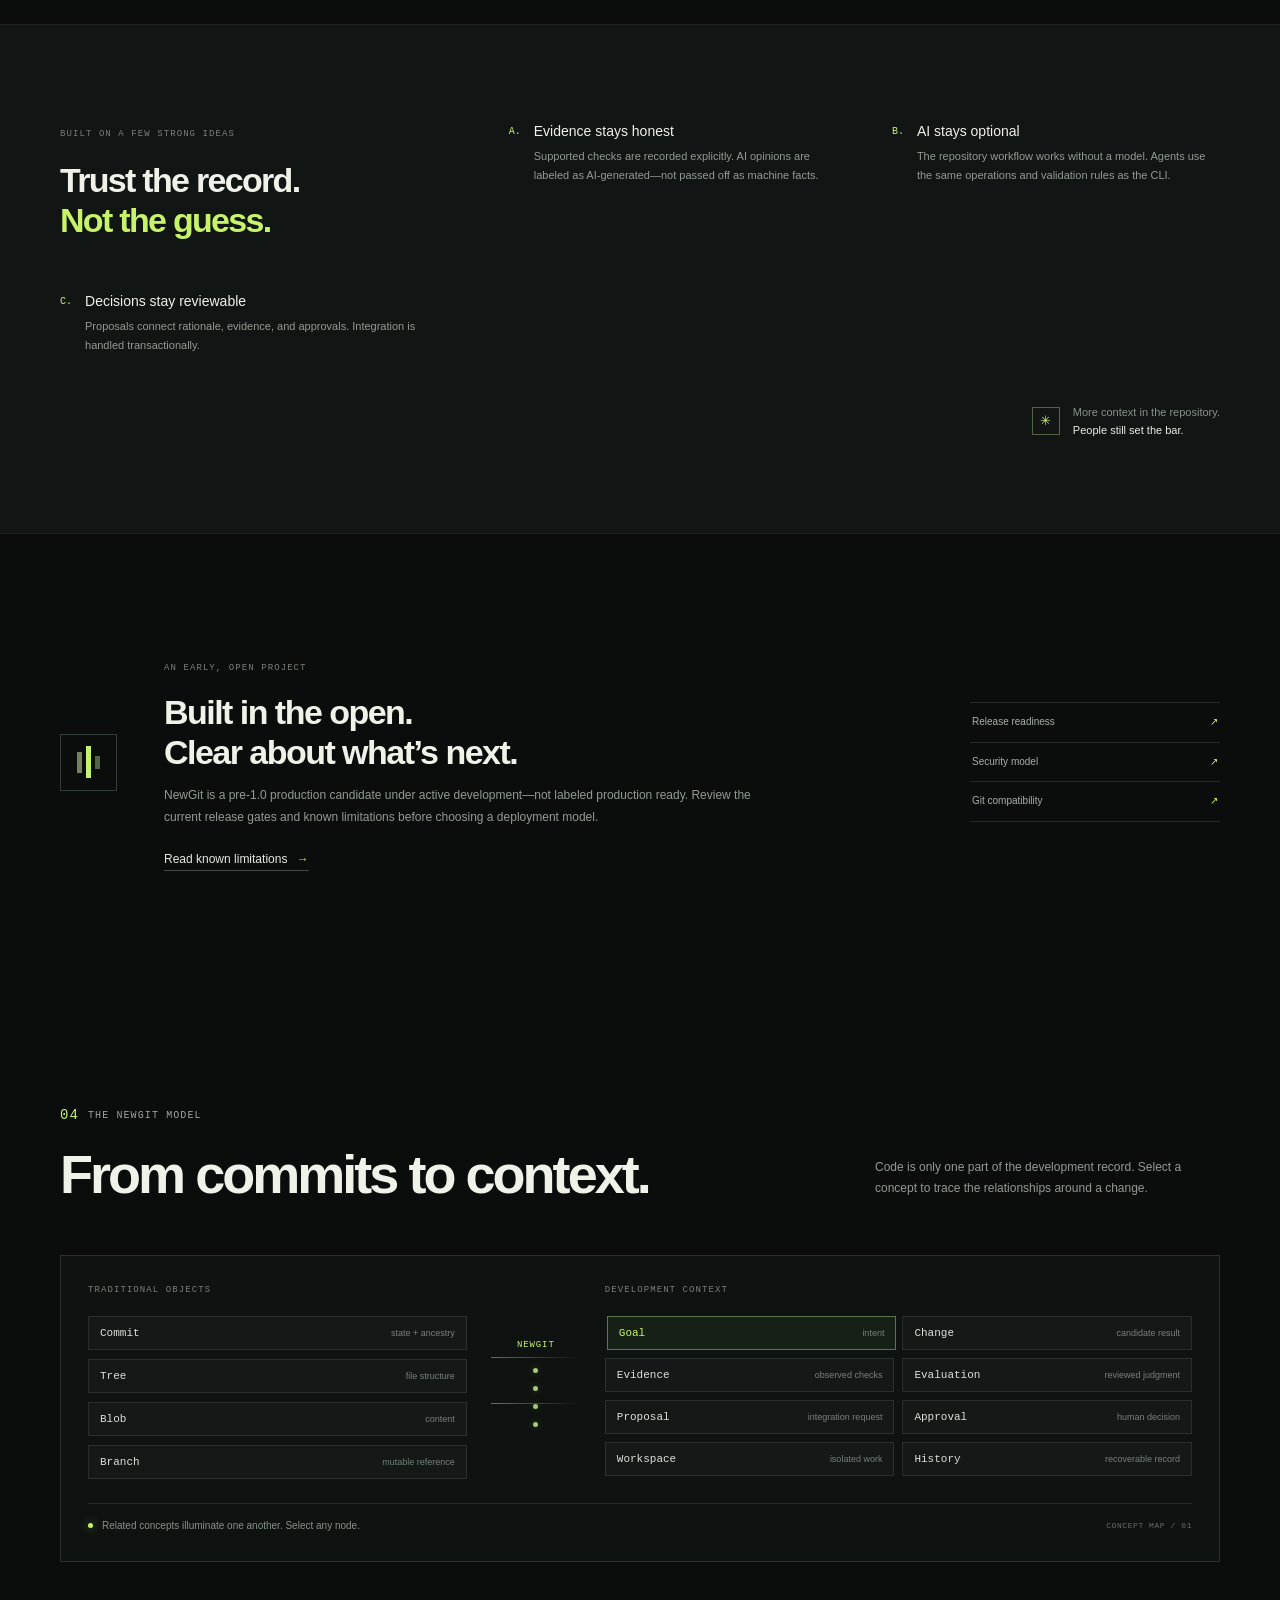
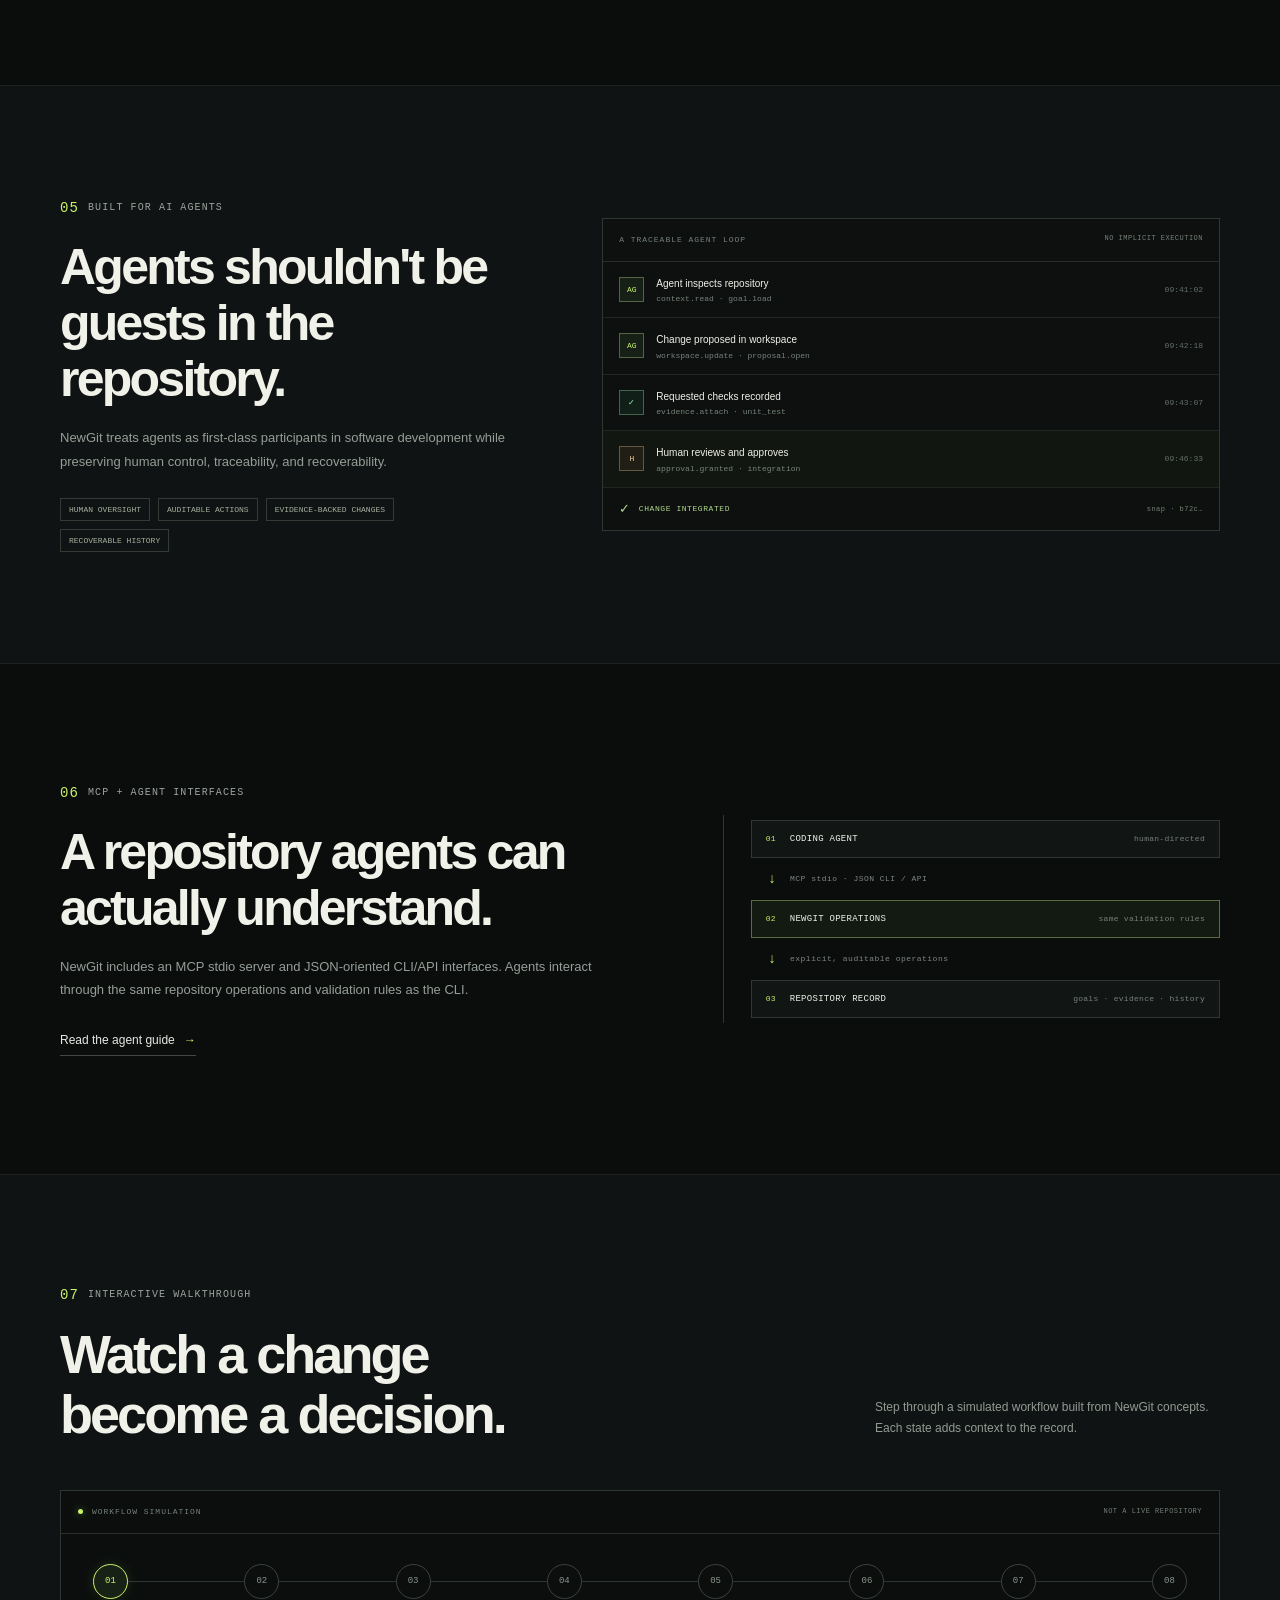
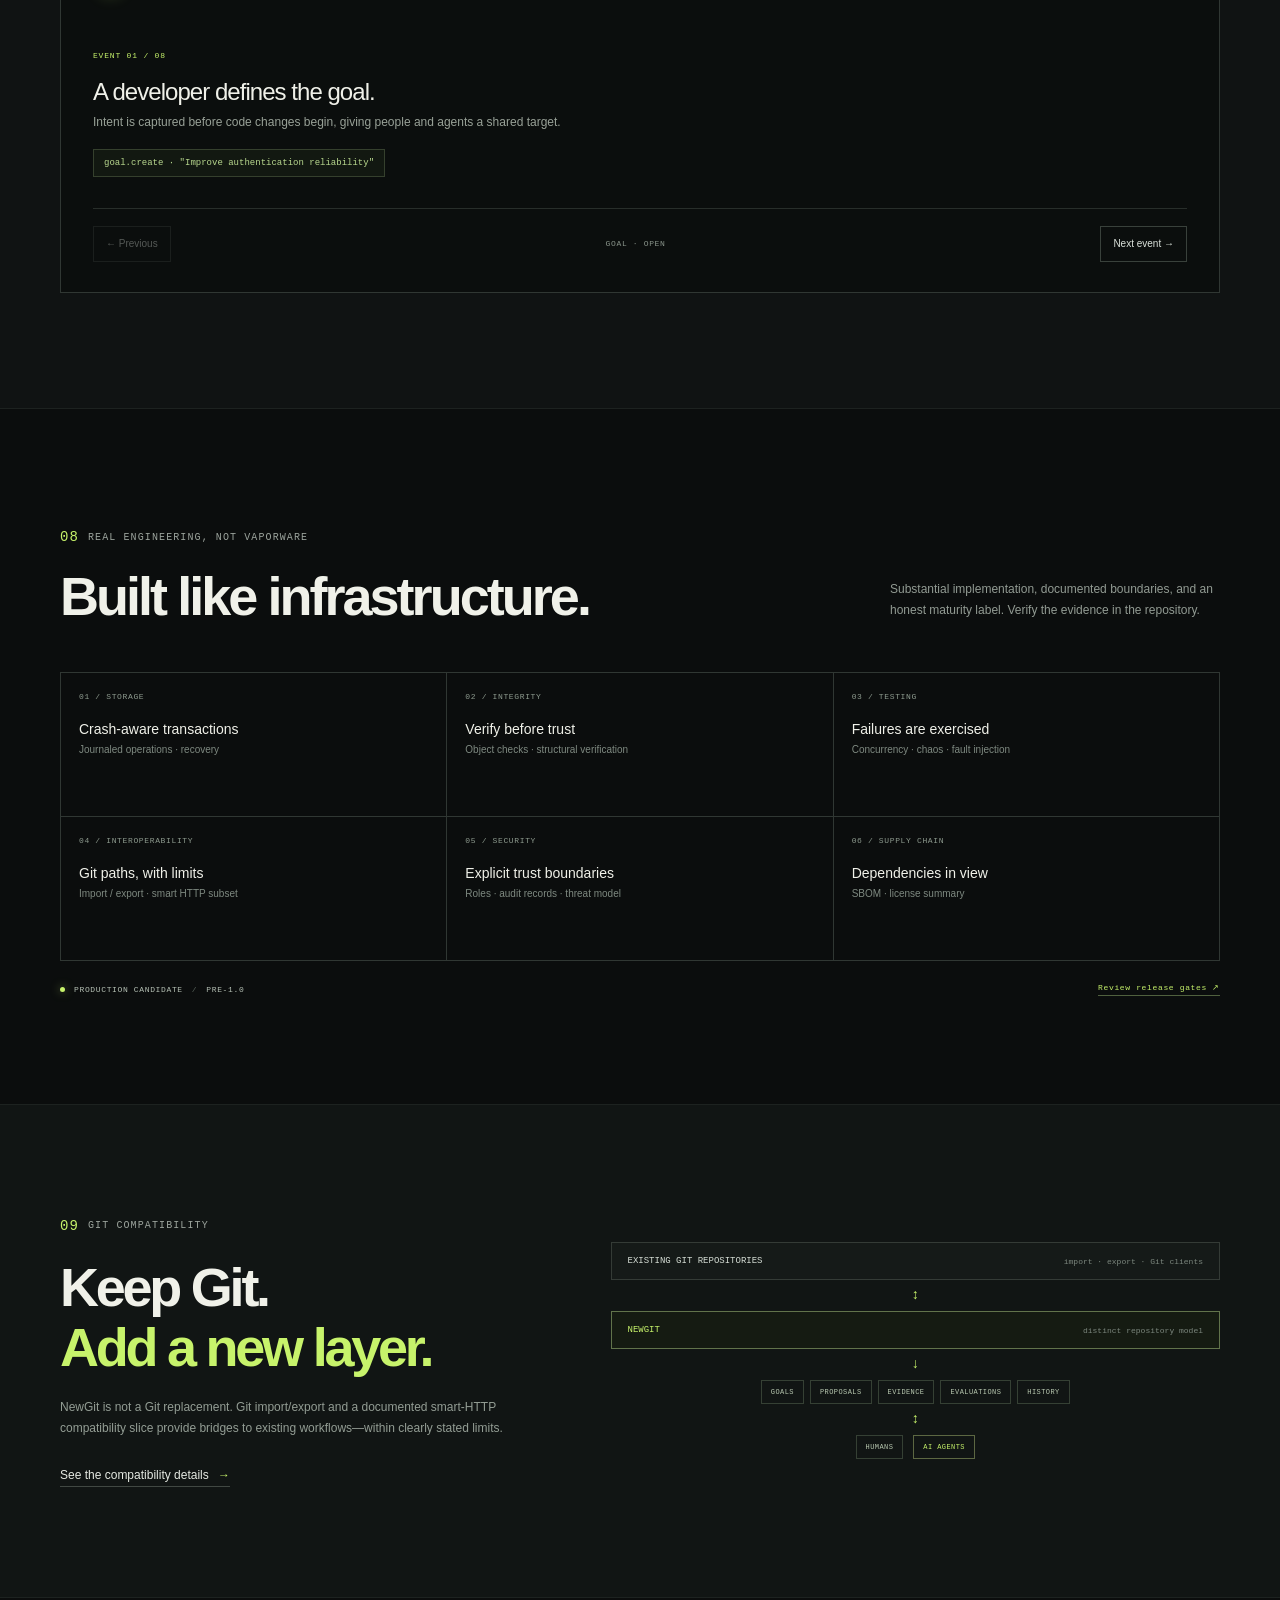
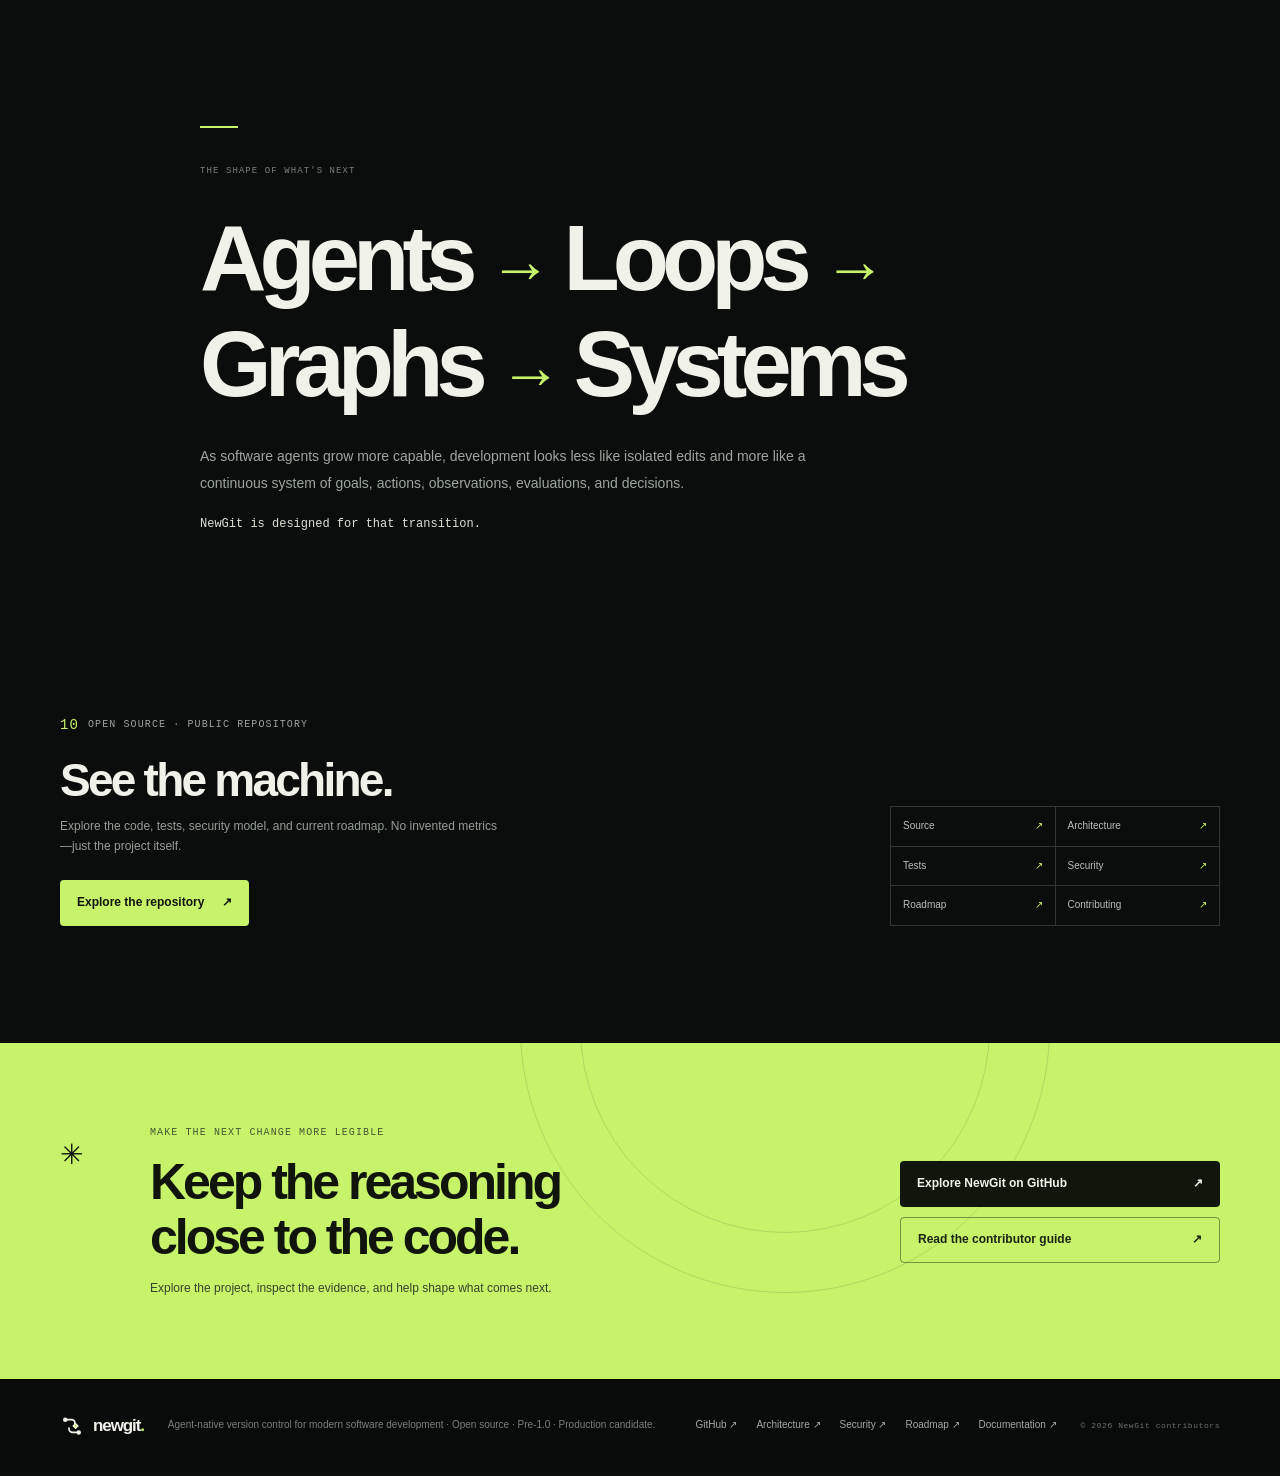
==== commit fa738762: "ci: publish landing page on GitHub Pages" ====
--- a/website/index.html
+++ b/website/index.html
@@ -3,7 +3,7 @@
 <head>
   <meta charset="utf-8" />
   <meta name="viewport" content="width=device-width, initial-scale=1" />
-  <meta name="theme-color" content="#f5f4ed" />
+  <meta name="theme-color" content="#0b0d0d" />
   <meta name="description" content="NewGit is agent-native version control for software built by people and AI agents. Track goals, changes, evidence, and integration decisions alongside your source history." />
   <meta property="og:title" content="NewGit — Version control for the age of agents" />
   <meta property="og:description" content="Make the why, the proof, and the decision part of your version history." />
@@ -11,11 +11,11 @@
   <meta property="og:url" content="https://newgit.lovie.me/" />
   <meta name="twitter:card" content="summary" />
   <title>NewGit — Version control for the age of agents</title>
-  <link rel="icon" href="/favicon.svg" type="image/svg+xml" />
+  <link rel="icon" href="favicon.svg" type="image/svg+xml" />
   <link rel="preconnect" href="https://fonts.googleapis.com" />
   <link rel="preconnect" href="https://fonts.gstatic.com" crossorigin />
   <link href="https://fonts.googleapis.com/css2?family=DM+Mono:wght@400;500&family=DM+Sans:wght@400;500;600;700&family=Manrope:wght@400;500;600;700;800&display=swap" rel="stylesheet" />
-  <link rel="stylesheet" href="/styles.css" />
+  <link rel="stylesheet" href="styles.css" />
 </head>
 <body>
   <div class="announcement"><span class="announcement-dot"></span><span>Production candidate · Pre-1.0</span><a href="https://github.com/kakarot700/newgit/blob/main/RELEASE_READINESS.md">See release readiness <span aria-hidden="true">↗</span></a></div>
@@ -78,6 +78,6 @@
     <section class="final-cta"><div class="page-wrap final-cta-inner"><div class="cta-spark" aria-hidden="true">✳</div><div><div class="eyebrow">MAKE THE NEXT CHANGE MORE LEGIBLE</div><h2>Keep the reasoning<br />close to the code.</h2><p>Explore the project, inspect the evidence, and help shape what comes next.</p></div><div class="cta-buttons"><a class="button button-lime" href="https://github.com/kakarot700/newgit">Explore NewGit on GitHub <span>↗</span></a><a class="button button-outline" href="https://github.com/kakarot700/newgit/blob/main/CONTRIBUTING.md">Read the contributor guide <span>↗</span></a></div><div class="cta-orbit cta-orbit-a"></div><div class="cta-orbit cta-orbit-b"></div></div></section>
   </main>
   <footer class="site-footer"><div class="page-wrap footer-inner"><a class="brand footer-brand" href="#top"><span class="brand-mark" aria-hidden="true"><svg viewBox="0 0 32 32" fill="none"><path d="M7 7.5h8.2a4.8 4.8 0 0 1 4.8 4.8v.9M25 24.5h-8.2a4.8 4.8 0 0 1-4.8-4.8v-.9" stroke="currentColor" stroke-width="2.3" stroke-linecap="round"/><circle cx="7" cy="7.5" r="3" fill="currentColor"/><circle cx="25" cy="24.5" r="3" fill="currentColor"/><path d="m17.5 16 3.3-3.3 3.3 3.3-3.3 3.3-3.3-3.3Z" fill="#c7f36b" stroke="currentColor" stroke-width="1.5"/></svg></span><span>newgit<span class="brand-period">.</span></span></a><span class="footer-note">Agent-native version control for modern software development · Open source · Pre-1.0 · Production candidate.</span><div class="footer-links"><a href="https://github.com/kakarot700/newgit">GitHub ↗</a><a href="https://github.com/kakarot700/newgit/blob/main/ARCHITECTURE.md">Architecture ↗</a><a href="https://github.com/kakarot700/newgit/blob/main/SECURITY.md">Security ↗</a><a href="https://github.com/kakarot700/newgit/blob/main/ROADMAP.md">Roadmap ↗</a><a href="https://github.com/kakarot700/newgit/tree/main/docs">Documentation ↗</a></div><span class="copyright">© 2026 NewGit contributors</span></div></footer>
-  <script src="/script.js" defer></script>
+  <script src="script.js" defer></script>
 </body>
 </html>
--- a/website/styles.css
+++ b/website/styles.css
@@ -0,0 +1,10 @@
+:root{--bg:#0b0d0d;--surface:#101313;--surface-2:#141818;--line:#252a28;--line-soft:#1d2220;--text:#f0f1e9;--muted:#929a93;--dim:#626b64;--lime:#c7f36b;--lime-soft:rgba(199,243,107,.11);--mono:'DM Mono',monospace;--sans:'DM Sans',sans-serif;--display:'Manrope','DM Sans',sans-serif;--wrap:1160px;color-scheme:dark}
+*{box-sizing:border-box}html{scroll-behavior:smooth;scroll-padding-top:96px}body{margin:0;background:var(--bg);color:var(--text);font-family:var(--sans);font-size:15px;line-height:1.65;-webkit-font-smoothing:antialiased}a{color:inherit;text-decoration:none}button{font:inherit}::selection{background:var(--lime);color:#111} .page-wrap{width:min(var(--wrap),calc(100% - 56px));margin-inline:auto}.mono,.micro-label,.eyebrow,.card-kicker,.step-caption,.terminal-bar,.terminal-foot,.visual-topline,.visual-foot,.hero-bottom,.copyright{font-family:var(--mono);letter-spacing:.07em}.announcement{height:36px;border-bottom:1px solid var(--line-soft);display:flex;align-items:center;justify-content:center;gap:10px;color:#a5aca4;font:10px var(--mono);letter-spacing:.07em}.announcement a{margin-left:5px;color:var(--lime);border-bottom:1px solid rgba(199,243,107,.35)}.announcement-dot,.live-dot,.evidence-status i{display:inline-block;width:6px;height:6px;border-radius:50%;background:var(--lime);box-shadow:0 0 10px rgba(199,243,107,.55)}.site-header{height:76px;max-width:var(--wrap);width:calc(100% - 56px);margin:auto;display:flex;align-items:center;justify-content:space-between;border-bottom:1px solid var(--line-soft);position:relative;z-index:5}.brand{display:inline-flex;align-items:center;gap:9px;font:800 20px var(--display);letter-spacing:-1.1px}.brand-mark{display:grid;place-items:center;width:28px;height:28px;color:var(--text)}.brand-mark svg{width:28px;height:28px}.brand-period{color:var(--lime)}.nav-links{display:flex;align-items:center;gap:31px;color:#b3bab4;font-size:12px}.nav-links>a:not(.nav-cta):hover,.footer-links a:hover,.status-links a:hover{color:var(--lime)}.external{font-size:10px;color:#768076}.nav-cta{border:1px solid #394039;border-radius:4px;padding:9px 14px;color:var(--text);transition:background .2s,border .2s}.nav-cta:hover{background:var(--lime);color:#111;border-color:var(--lime)}.menu-toggle{display:none}.hero{padding:112px 0 37px;display:grid;grid-template-columns:1fr 1.04fr;gap:50px;align-items:center;position:relative}.hero-copy{padding:8px 0 12px}.eyebrow{font-size:10px;color:#9ca49d;letter-spacing:.11em;display:flex;align-items:center;gap:9px}.eyebrow-icon{color:var(--lime);font-size:14px}.hero h1{font:600 clamp(46px,5.3vw,70px)/1.08 var(--display);letter-spacing:-.065em;margin:25px 0 22px;max-width:640px}.headline-accent,.section-intro h2 span,.workflow-heading h2 span,.terminal-copy h2 span,.principles-lead h2 span{color:var(--lime)}.hero-lede{max-width:490px;color:#a7aea8;font-size:15px;line-height:1.8;margin:0 0 27px}.hero-actions{display:flex;align-items:center;gap:22px;flex-wrap:wrap}.button{display:inline-flex;align-items:center;gap:18px;justify-content:space-between;min-height:46px;padding:0 17px;border-radius:4px;font-size:12px;font-weight:600;transition:transform .2s,background .2s,color .2s,border-color .2s}.button:hover{transform:translateY(-2px)}.button-dark{background:var(--lime);color:#12150e}.button-dark:hover{background:#d9ff8a}.text-link{color:#e5e9e2;font-size:12px;border-bottom:1px solid #414843;padding-bottom:4px;transition:color .2s,border .2s}.text-link span{color:var(--lime);margin-left:6px}.text-link:hover{color:var(--lime);border-color:var(--lime)}.hero-proof{display:flex;align-items:center;gap:14px;margin-top:41px}.avatar-stack{display:flex;padding-left:4px}.avatar-stack span{width:25px;height:25px;border:1px solid #0b0d0d;border-radius:50%;margin-left:-4px;display:grid;place-items:center;font:9px var(--mono);background:#252b26;color:#dce4d9}.avatar-stack span:nth-child(2){background:#303b29;color:var(--lime)}.avatar-stack span:nth-child(3){background:#33402d;color:var(--lime)}.hero-proof p{margin:0;color:#858e87;font-size:10px;line-height:1.5}.hero-proof strong{font-weight:500;color:#bec6bf}.hero-visual{border:1px solid #2a302c;background:linear-gradient(145deg,#111514,#0d100f 75%);position:relative;overflow:hidden;min-height:490px;padding:0 27px 19px;box-shadow:0 30px 100px rgba(0,0,0,.24)}.hero-visual:before{content:"";position:absolute;inset:0;background-image:linear-gradient(rgba(255,255,255,.018) 1px,transparent 1px),linear-gradient(90deg,rgba(255,255,255,.018) 1px,transparent 1px);background-size:32px 32px;mask-image:linear-gradient(to bottom,#000,transparent 85%);pointer-events:none}.visual-topline{height:52px;border-bottom:1px solid var(--line);display:flex;justify-content:space-between;align-items:center;color:#8d978e;font-size:9px;position:relative}.visual-topline>span:first-child{display:flex;align-items:center;gap:9px}.visual-topline .mono{font-size:8px;color:#667169}.flow-board{position:relative;margin:22px 0 16px}.flow-rail{position:absolute;left:11px;top:17px;bottom:24px;display:flex;flex-direction:column;align-items:center}.rail-node{width:8px;height:8px;border:1px solid #758374;background:#111614;border-radius:50%;z-index:1;transition:box-shadow .4s}.node-active{border-color:var(--lime);background:var(--lime);box-shadow:0 0 12px rgba(199,243,107,.6)}.node-end{border-color:var(--lime);background:#111614}.rail-line{width:1px;flex:1;min-height:9px;background:linear-gradient(#a0c572,#27312b)}.flow-items{padding-left:30px;display:flex;flex-direction:column;gap:11px;position:relative}.flow-card{background:#131817;border:1px solid #282e2a;padding:11px 13px;transition:border-color .3s,transform .3s}.flow-card:hover{border-color:#64734d;transform:translateX(3px)}.goal-card{border-color:#3d4b32;background:linear-gradient(105deg,rgba(199,243,107,.075),#131817 65%)}.flow-card-head{display:flex;align-items:center;gap:8px;margin-bottom:4px}.flow-icon{font-size:14px;width:17px;text-align:center;color:var(--lime)}.change-icon{color:#a5c6ed}.alt-icon{color:#c5a9e8}.evidence-icon{color:#96d8b4}.proposal-icon{color:#ebc985}.card-kicker{font-size:8px;color:#aab4a9;letter-spacing:.1em}.id-tag{color:#637066;margin-left:6px}.card-check{margin-left:auto;color:var(--lime);font-size:11px}.flow-card strong{font-size:11px;font-weight:500;display:block;line-height:1.4}.flow-card small{display:block;font:9px var(--mono);color:#768078;margin-top:2px}.change-row{display:grid;grid-template-columns:1fr 1fr;gap:8px}.change-card{min-width:0}.change-card strong{font-size:10px}.change-card-muted{opacity:.62}.evidence-status{margin-left:auto;display:flex;align-items:center;gap:5px;color:#8bc89f;font:8px var(--mono);letter-spacing:.08em}.evidence-status i{width:5px;height:5px;background:#83d49e}.review-pill{margin-left:auto;color:#d5c28d;font:7px var(--mono);letter-spacing:.08em;border:1px solid #62563b;padding:2px 5px}.integration-row{display:flex;align-items:center;gap:9px;padding:5px 4px 0}.integration-check{width:19px;height:19px;border:1px solid #7e9b5d;color:var(--lime);display:grid;place-items:center;font-size:11px;border-radius:50%}.integration-row>div{display:flex;flex-direction:column;gap:0}.integration-row strong{font-size:10px;font-weight:500}.integration-row .card-kicker{font-size:7px;color:#8f9a90}.commit-hash{margin-left:auto;font:8px var(--mono);color:#7a867c}.visual-foot{border-top:1px solid var(--line);padding-top:12px;display:flex;justify-content:space-between;color:#778078;font-size:8px;position:relative}.visual-orbit{position:absolute;border:1px solid rgba(199,243,107,.1);width:240px;height:240px;border-radius:50%;right:-170px;top:100px;pointer-events:none}.orbit-two{width:320px;height:320px;right:-220px;top:60px;border-color:rgba(199,243,107,.055)}.hero-bottom{grid-column:1/-1;display:flex;align-items:center;gap:14px;color:#778078;font-size:8px;margin-top:32px}.bottom-line{height:1px;background:#343b36;flex:1}.ticker{overflow:hidden;border-top:1px solid var(--line-soft);border-bottom:1px solid var(--line-soft);margin-top:70px;background:#0e1110}.ticker-track{height:55px;display:flex;align-items:center;justify-content:space-around;gap:40px;min-width:850px;animation:tick 38s linear infinite;color:#a8b0a8;font:9px var(--mono);letter-spacing:.13em}.ticker-track b{color:var(--lime);font-weight:400}@keyframes tick{to{transform:translateX(-8%)}}.why-section{padding:137px 0 128px}.section-intro{max-width:770px}.section-intro h2,.workflow-heading h2,.terminal-copy h2{font:600 clamp(36px,4.5vw,56px)/1.15 var(--display);letter-spacing:-.055em;margin:19px 0 19px}.section-intro>p,.workflow-heading>p,.terminal-copy>p{color:#949d95;max-width:560px;font-size:14px;line-height:1.8;margin:0}.contrast{margin-top:64px;border-top:1px solid var(--line);border-bottom:1px solid var(--line);display:grid;grid-template-columns:1fr 54px 1.1fr;align-items:stretch;padding:35px 0}.contrast-old,.contrast-new{position:relative;padding:6px 30px}.contrast-old{border-right:1px solid var(--line)}.micro-label{font-size:9px;color:#778179;letter-spacing:.12em}.quote-mark{font:66px/1 Georgia,serif;color:#555e57;height:47px;margin-top:20px}.quote-mark.green{color:var(--lime)}.contrast h3{font:500 21px var(--display);letter-spacing:-.03em;margin:4px 0 5px}.contrast p{margin:0;color:#8b948d;font-size:12px}.diff-mini{margin-top:24px;display:flex;flex-direction:column;gap:6px;font:10px var(--mono);color:#8d9690}.diff-red{color:#ca8c89}.diff-green{color:#9ed9a1}.contrast-arrow{place-self:center;color:var(--lime);font-size:20px}.chain{display:flex;align-items:center;gap:8px;margin-top:24px;flex-wrap:wrap}.chain span{font:8px var(--mono);letter-spacing:.07em;color:#cad3c8;border:1px solid #333b34;padding:6px 8px}.chain span:last-child{border-color:#546844;color:var(--lime)}.chain i{font-style:normal;color:#68776b;font-size:10px}.workflow-section{background:#101313;border-top:1px solid var(--line-soft);border-bottom:1px solid var(--line-soft);padding:112px 0 118px}.workflow-heading{display:flex;justify-content:space-between;gap:60px;align-items:end}.workflow-heading h2{margin-bottom:0}.workflow-heading>p{max-width:350px;margin-bottom:5px}.steps{margin-top:63px;display:grid;grid-template-columns:repeat(4,1fr);border-top:1px solid #303733;border-bottom:1px solid #303733}.step{padding:22px 22px 25px 0;min-height:223px;border-right:1px solid #303733;display:flex;flex-direction:column;position:relative}.step:not(:first-child){padding-left:22px}.step:last-child{border-right:0}.step-top{display:flex;justify-content:space-between;align-items:center;margin-bottom:26px}.step-number{font:10px var(--mono);color:#879187}.step-glyph{font-size:17px;color:var(--lime);width:31px;height:31px;border:1px solid #394337;display:grid;place-items:center}.step h3{font:500 16px var(--display);margin:0 0 9px;letter-spacing:-.02em}.step p{font-size:11px;line-height:1.7;color:#8e9890;margin:0 0 19px;max-width:235px}.step-caption{margin-top:auto;color:#758178;font-size:8px}.terminal-section{padding:133px 0;display:grid;grid-template-columns:.86fr 1.14fr;gap:80px;align-items:center}.terminal-copy h2{margin-top:19px}.terminal-copy>p{font-size:13px;margin-bottom:23px}.terminal-window{border:1px solid #303733;background:#0d100f;box-shadow:0 20px 65px rgba(0,0,0,.2)}.terminal-bar{height:45px;border-bottom:1px solid #252a27;display:flex;align-items:center;padding:0 14px;color:#879188;font-size:8px}.window-dots{display:flex;gap:5px;margin-right:12px}.window-dots i{width:6px;height:6px;border-radius:50%;background:#414840}.window-dots i:first-child{background:#a66e68}.window-dots i:nth-child(2){background:#a58c59}.window-dots i:last-child{background:#6e9667}.copy-button{margin-left:auto;color:#929c93;background:none;border:0;font:8px var(--mono);cursor:pointer;padding:7px}.copy-button:hover{color:var(--lime)}.copy-button span{color:var(--lime);margin-left:4px}.terminal-body{padding:24px 20px 22px;overflow-x:auto;white-space:nowrap;font:10px/1.6 var(--mono);color:#d9ded8}.terminal-line{margin-top:11px}.terminal-line:first-child{margin-top:0}.prompt{color:var(--lime);margin-right:8px}.terminal-output{padding-left:19px;color:#77827a;font-size:9px}.terminal-green{color:#a9d682}.terminal-success{color:#a7d696}.terminal-cursor{display:inline-block;width:6px;height:13px;background:var(--lime);margin:5px 0 0 19px;vertical-align:middle;animation:blink 1.1s steps(2,start) infinite}@keyframes blink{to{visibility:hidden}}.terminal-foot{border-top:1px solid #252a27;padding:11px 14px;display:flex;justify-content:space-between;color:#758078;font-size:7px}.principles{background:#111514;border-block:1px solid var(--line-soft)}.principles-inner{padding:94px 0;display:grid;grid-template-columns:1.2fr 1fr 1fr;column-gap:55px;row-gap:48px;align-items:start}.principles-lead h2{font:600 34px/1.2 var(--display);letter-spacing:-.05em;margin:16px 0 0}.principle{display:flex;gap:13px;padding-top:4px}.principle-index{font:10px var(--mono);color:var(--lime);padding-top:3px}.principle h3{font:500 14px var(--display);margin:0 0 8px}.principle p{font-size:11px;color:#929b93;line-height:1.7;margin:0}.principles-note{grid-column:1/-1;justify-self:end;display:flex;align-items:center;gap:13px;color:#89928b;font-size:11px}.principles-note strong{color:#e9eee7;font-weight:500}.note-star{display:grid;place-items:center;border:1px solid #536146;color:var(--lime);width:28px;height:28px;font-size:13px}.status-section{padding:119px 0;display:grid;grid-template-columns:74px 1fr 250px;gap:30px;align-items:center}.status-icon{width:57px;height:57px;border:1px solid #353d37;display:flex;align-items:center;justify-content:center;gap:4px}.status-icon span{width:5px;height:21px;background:#738360}.status-icon span:nth-child(2){height:32px;background:var(--lime)}.status-icon span:nth-child(3){height:13px;background:#53634a}.status-section h2{font:600 34px/1.2 var(--display);letter-spacing:-.045em;margin:14px 0 12px}.status-section p{max-width:600px;color:#929b93;font-size:12px;line-height:1.8;margin:0 0 18px}.status-links{display:flex;flex-direction:column;border-top:1px solid var(--line)}.status-links a{display:flex;justify-content:space-between;padding:11px 2px;border-bottom:1px solid var(--line);color:#a8b1a8;font-size:10px}.status-links a span{color:var(--lime)}.final-cta{background:#c7f36b;color:#10140b;overflow:hidden;position:relative}.final-cta-inner{padding:82px 0 80px;display:grid;grid-template-columns:70px 1fr 320px;gap:20px;align-items:center;position:relative}.cta-spark{font-size:28px;align-self:start;margin-top:7px}.final-cta .eyebrow{color:#465432}.final-cta h2{font:700 clamp(35px,4vw,50px)/1.1 var(--display);letter-spacing:-.06em;margin:14px 0}.final-cta p{font-size:12px;color:#37442b;margin:0}.cta-buttons{display:flex;flex-direction:column;gap:10px;position:relative;z-index:1}.button-lime{background:#11150c;color:#f0f3e9}.button-lime:hover{background:#28321c}.button-outline{border:1px solid rgba(20,30,12,.45);color:#1a2411}.button-outline:hover{background:rgba(14,22,7,.08)}.cta-orbit{position:absolute;border:1px solid rgba(21,31,10,.13);width:410px;height:410px;border-radius:50%;right:230px;top:-220px;pointer-events:none}.cta-orbit-b{width:530px;height:530px;right:170px;top:-280px}.site-footer{background:#090b0b}.footer-inner{min-height:93px;display:flex;align-items:center;gap:24px}.footer-brand{font-size:17px}.footer-brand .brand-mark,.footer-brand .brand-mark svg{width:24px;height:24px}.footer-note{font-size:10px;color:#788179}.footer-links{display:flex;gap:19px;margin-left:auto;font-size:10px;color:#a2aaa3}.copyright{color:#687169;font-size:8px;white-space:nowrap}.reveal{opacity:0;transform:translateY(16px);transition:opacity .65s ease,transform .65s ease}.reveal.is-visible{opacity:1;transform:none}:focus-visible{outline:2px solid var(--lime);outline-offset:4px}
+
+.model-section{padding:114px 0 123px}.model-heading,.engineering-heading,.demo-heading{display:flex;justify-content:space-between;align-items:end;gap:48px}.model-heading h2,.engineering-heading h2,.demo-heading h2{font:600 clamp(36px,4.4vw,54px)/1.12 var(--display);letter-spacing:-.055em;margin:17px 0 0}.model-heading>p,.engineering-heading>p,.demo-heading>p{max-width:345px;color:#929b93;font-size:12px;line-height:1.8;margin:0 0 5px}.model-visual{margin-top:50px;border:1px solid #2a302c;background:#0e1211;padding:27px;display:grid;grid-template-columns:1fr 90px 1.55fr;gap:24px;position:relative}.model-side{display:flex;flex-direction:column;gap:9px}.model-side>.micro-label{margin:0 0 9px}.model-node{display:flex;justify-content:space-between;align-items:center;text-align:left;width:100%;padding:10px 11px;background:#141918;color:#dbe1d9;border:1px solid #292f2b;cursor:pointer;font:11px var(--mono);transition:background .2s,border-color .2s,transform .2s}.model-node small{font:9px var(--sans);color:#768078}.model-node:hover,.model-node.active,.model-node.related{border-color:#62734c;background:#172017;color:var(--lime);transform:translateX(2px)}.model-node-set{display:grid;grid-template-columns:1fr 1fr;gap:8px}.model-bridge{display:flex;flex-direction:column;justify-content:center;align-items:center;gap:13px;position:relative}.model-bridge:before,.model-bridge:after{content:"";position:absolute;left:0;right:0;height:1px;background:linear-gradient(90deg,#63764b,transparent)}.model-bridge:before{top:38%}.model-bridge:after{bottom:38%}.model-bridge span{font:9px var(--mono);color:var(--lime);letter-spacing:.1em;z-index:1;background:#0e1211;padding:5px}.model-bridge i{height:5px;width:5px;border-radius:50%;background:#a5c977;box-shadow:0 0 9px rgba(199,243,107,.3);z-index:1}.model-caption{grid-column:1/-1;border-top:1px solid #262d29;padding-top:14px;display:flex;align-items:center;gap:9px;color:#879188;font-size:10px}.model-caption .live-dot{width:5px;height:5px}.model-caption .mono{margin-left:auto;color:#647067;font-size:8px}.agent-section{background:#101313;border-block:1px solid var(--line-soft)}.agent-inner{padding:111px 0;display:grid;grid-template-columns:.84fr 1.16fr;gap:95px;align-items:center}.agent-copy h2,.api-copy h2{font:600 clamp(36px,4.1vw,50px)/1.12 var(--display);letter-spacing:-.055em;margin:19px 0}.agent-copy>p,.api-copy>p{color:#959e96;font-size:13px;line-height:1.8;margin:0 0 25px}.agent-principles{display:flex;gap:8px;flex-wrap:wrap}.agent-principles span{font:8px var(--mono);color:#a6b09f;border:1px solid #333b34;padding:6px 8px}.agent-flow{border:1px solid #303733;background:#0d100f}.agent-flow-label{display:flex;justify-content:space-between;padding:14px 16px;border-bottom:1px solid #272e29}.agent-flow-label .micro-label{font-size:8px}.agent-flow-label .mono{font-size:7px;color:#748077}.agent-flow-row{display:flex;align-items:center;gap:12px;padding:14px 16px;border-bottom:1px solid #202622}.agent-avatar{width:25px;height:25px;flex:none;display:grid;place-items:center;border:1px solid #536344;background:#172017;color:var(--lime);font:8px var(--mono)}.evidence-avatar{border-color:#41644d;color:#9de0b4;background:#102019}.human-avatar{border-color:#635842;color:#e5cb95;background:#211e16}.agent-flow-row>div{min-width:0;display:flex;flex-direction:column}.agent-flow-row strong{font-size:10px;font-weight:500}.agent-flow-row small{font:8px var(--mono);color:#78837a;margin-top:2px}.flow-time{margin-left:auto;color:#657068;font:8px var(--mono);white-space:nowrap}.human-row{background:rgba(199,243,107,.025)}.agent-flow-result{display:flex;align-items:center;gap:8px;padding:13px 16px;font:8px var(--mono);letter-spacing:.07em;color:#b1d88d}.agent-flow-result>span{font-size:13px}.agent-flow-result .mono{margin-left:auto;color:#758273;font-size:7px}.api-section{padding:118px 0;display:grid;grid-template-columns:1fr .9fr;gap:110px;align-items:center}.api-copy h2{max-width:530px}.api-copy .text-link{display:inline-block}.api-stack{border-left:1px solid #303733;padding:5px 0 5px 27px;position:relative}.api-stack-item{border:1px solid #303733;background:#111514;padding:13px 14px;display:flex;align-items:center;gap:14px;font:9px var(--mono);letter-spacing:.03em}.api-stack-item>span{color:var(--lime);font-size:8px}.api-stack-item small{margin-left:auto;color:#788179;font:8px var(--mono)}.api-newgit{border-color:#596c46;background:#131a11}.api-connector{color:var(--lime);font:14px var(--mono);height:42px;display:flex;align-items:center;padding-left:17px;gap:14px}.api-connector span{font:8px var(--mono);color:#7e887f;letter-spacing:.06em}.demo-section{background:#101313;border-block:1px solid var(--line-soft);padding:109px 0 115px}.demo-inner{max-width:var(--wrap)}.demo-console{margin-top:45px;border:1px solid #303733;background:#0b0e0d}.demo-console-top{height:43px;border-bottom:1px solid #29302b;padding:0 17px;display:flex;align-items:center;gap:9px}.demo-console-top .live-dot{width:5px;height:5px}.demo-console-top .micro-label{font-size:8px}.demo-console-top .mono{margin-left:auto;color:#737d74;font-size:7px}.demo-content{padding:30px 32px}.demo-progress{display:flex;justify-content:space-between;align-items:center;position:relative;margin-bottom:42px}.demo-progress-line{position:absolute;height:1px;left:17px;right:17px;top:50%;background:#2d352f}.demo-progress-line i{display:block;width:0;height:1px;background:var(--lime);transition:width .4s}.demo-step{position:relative;z-index:1;width:35px;height:35px;border:1px solid #3b433c;border-radius:50%;background:#0b0e0d;color:#8b958c;font:9px var(--mono);cursor:pointer;transition:all .25s}.demo-step:hover,.demo-step.active{border-color:var(--lime);background:#182116;color:var(--lime);box-shadow:0 0 14px rgba(199,243,107,.12)}.demo-step.complete{border-color:#667c50;color:#a7cb7e}.demo-event{min-height:167px;max-width:640px}.demo-event-index{color:var(--lime);font:8px var(--mono);letter-spacing:.1em}.demo-event h3{font:500 24px var(--display);letter-spacing:-.04em;margin:13px 0 7px}.demo-event p{color:#98a197;font-size:12px;max-width:580px;margin:0 0 15px}.demo-event code{font:9px var(--mono);color:#b8d88e;border:1px solid #35402d;background:#121811;padding:8px 10px;display:inline-block}.demo-controls{border-top:1px solid #282e2a;padding-top:17px;display:flex;align-items:center;justify-content:space-between}.demo-controls button{border:1px solid #39413b;background:transparent;color:#dce3dc;padding:9px 12px;font-size:10px;cursor:pointer}.demo-controls button:hover:not(:disabled){border-color:var(--lime);color:var(--lime)}.demo-controls button:disabled{opacity:.35;cursor:not-allowed}.demo-controls span{font:8px var(--mono);color:#89948a;letter-spacing:.08em}.engineering-section{padding:117px 0 108px}.engineering-heading>p{max-width:330px}.engineering-grid{display:grid;grid-template-columns:repeat(3,1fr);margin-top:45px;border-top:1px solid #303733;border-left:1px solid #303733}.engineering-grid a{min-height:144px;padding:19px 18px;border-right:1px solid #303733;border-bottom:1px solid #303733;display:flex;flex-direction:column;transition:background .2s}.engineering-grid a:hover{background:#111613}.engineering-grid a>span{font:8px var(--mono);color:#8e9b8f;letter-spacing:.08em}.engineering-grid a strong{margin-top:20px;font:500 14px var(--display)}.engineering-grid a small{margin-top:5px;font-size:10px;color:#7e8980}.production-label{margin-top:22px;display:flex;align-items:center;gap:9px;font:8px var(--mono);letter-spacing:.08em;color:#b5c0b4}.production-label .live-dot{width:5px;height:5px}.production-label .separator{color:#5a655c}.production-label a{margin-left:auto;color:var(--lime);border-bottom:1px solid #50603e;padding-bottom:3px}.compat-section{background:#111514;border-block:1px solid var(--line-soft)}.compat-inner{padding:110px 0;display:grid;grid-template-columns:.85fr 1.15fr;gap:100px;align-items:center}.compat-inner h2{font:600 clamp(39px,4.5vw,54px)/1.12 var(--display);letter-spacing:-.06em;margin:19px 0}.compat-inner h2 span{color:var(--lime)}.compat-inner p{font-size:12px;line-height:1.8;color:#939d94;margin:0 0 22px}.compat-diagram{padding:20px 0}.compat-box{border:1px solid #343b36;background:#151a18;padding:13px 16px;font:9px var(--mono);color:#d5ddd5;display:flex;justify-content:space-between;align-items:center}.compat-box small{color:#7b867d;font:8px var(--mono)}.compat-box-main{border-color:#61734b;background:#151b12;color:var(--lime)}.compat-arrow{text-align:center;color:var(--lime);font:14px var(--mono);height:31px;line-height:31px}.compat-capabilities{display:flex;justify-content:center;gap:6px;flex-wrap:wrap}.compat-capabilities span,.compat-actors span{padding:7px 9px;border:1px solid #354034;color:#b9c9b1;font:7px var(--mono);letter-spacing:.06em}.compat-actors{display:flex;justify-content:center;gap:10px}.compat-actors span:last-child{border-color:#5c6742;color:var(--lime)}.editorial-section{padding:128px 0 137px;max-width:880px}.editorial-line{width:38px;height:2px;background:var(--lime);margin-bottom:28px}.editorial-section h2{font:600 clamp(48px,8vw,92px)/1.15 var(--display);letter-spacing:-.075em;margin:26px 0 25px}.editorial-section h2 i{font-style:normal;color:var(--lime);font-size:.68em}.editorial-section p{max-width:625px;color:#9da69e;font-size:14px;line-height:1.9;margin:0 0 14px}.editorial-section strong{font:500 12px var(--mono);color:#dae3d6}.open-source-section{padding:42px 0 117px;display:grid;grid-template-columns:1fr 330px;gap:90px;align-items:end}.open-source-main h2{font:600 46px var(--display);letter-spacing:-.06em;margin:16px 0 10px}.open-source-main p{color:#949e95;font-size:12px;max-width:440px;margin:0 0 23px}.repo-links{display:grid;grid-template-columns:1fr 1fr;border-top:1px solid #303733;border-left:1px solid #303733}.repo-links a{padding:11px 12px;border-right:1px solid #303733;border-bottom:1px solid #303733;color:#b6c0b7;font-size:10px;display:flex;justify-content:space-between}.repo-links a span{color:var(--lime)}.repo-links a:hover{background:#141916}
+
+@media(max-width:980px){.hero{grid-template-columns:1fr;gap:46px;padding-top:78px}.hero-copy{max-width:700px}.hero-visual{max-width:680px;width:100%;justify-self:center}.hero-bottom{margin-top:8px}.terminal-section{gap:38px}.principles-inner{column-gap:25px}.footer-inner{flex-wrap:wrap;padding:24px 0}.copyright{margin-left:auto}}
+@media(max-width:700px){
+.model-section{padding:81px 0}.model-heading,.engineering-heading,.demo-heading{display:block}.model-heading>p,.engineering-heading>p,.demo-heading>p{margin-top:17px}.model-visual{padding:15px;grid-template-columns:1fr;gap:17px;margin-top:31px}.model-side{gap:7px}.model-context{border-top:1px solid #29302b;padding-top:13px}.model-bridge{height:23px;flex-direction:row}.model-bridge:before,.model-bridge:after{display:none}.model-bridge i:nth-of-type(3),.model-bridge i:nth-of-type(4){display:none}.model-caption{font-size:8px}.agent-inner{padding:78px 0;grid-template-columns:1fr;gap:33px}.agent-copy h2,.api-copy h2{font-size:37px}.agent-flow-row{padding:12px}.agent-flow-row strong{font-size:9px}.agent-flow-row small{font-size:7px}.flow-time{font-size:7px}.api-section{padding:82px 0;grid-template-columns:1fr;gap:34px}.api-stack{margin-left:7px}.demo-section{padding:78px 0}.demo-content{padding:21px 14px}.demo-progress{margin-bottom:31px}.demo-step{width:27px;height:27px;font-size:7px}.demo-progress-line{left:13px;right:13px}.demo-event{min-height:190px}.demo-event h3{font-size:20px}.demo-event p{font-size:11px}.demo-event code{font-size:7px;white-space:normal;overflow-wrap:anywhere}.demo-controls button{padding:8px;font-size:8px}.demo-controls span{font-size:6px}.engineering-section{padding:82px 0}.engineering-grid{grid-template-columns:1fr 1fr;margin-top:30px}.engineering-grid a{min-height:130px;padding:13px}.engineering-grid a strong{font-size:12px;margin-top:16px}.engineering-grid a small{font-size:9px}.production-label{font-size:6px;gap:5px;flex-wrap:wrap}.compat-inner{padding:79px 0;grid-template-columns:1fr;gap:30px}.compat-inner h2{font-size:41px}.compat-box{font-size:7px;padding:11px}.compat-box small{font-size:6px}.compat-capabilities{gap:4px}.compat-capabilities span{font-size:6px;padding:6px}.editorial-section{padding:91px 0}.editorial-section h2{font-size:clamp(45px,11vw,64px)}.editorial-section p{font-size:12px}.open-source-section{padding:15px 0 82px;grid-template-columns:1fr;gap:28px}.open-source-main h2{font-size:40px}.repo-links a{font-size:9px;padding:10px}.page-wrap,.site-header{width:calc(100% - 38px)}.announcement{font-size:8px;gap:7px}.site-header{height:65px}.menu-toggle{display:flex;flex-direction:column;gap:5px;background:none;border:1px solid #303733;padding:9px;cursor:pointer}.menu-toggle span{width:16px;height:1px;background:#dce3db}.nav-links{display:none;position:absolute;top:64px;left:-19px;right:-19px;padding:18px 20px 22px;background:#101313;border-bottom:1px solid #303733;flex-direction:column;align-items:stretch;gap:17px}.nav-links.is-open{display:flex}.nav-cta{text-align:center}.hero{padding-top:65px;gap:38px}.hero h1{font-size:clamp(40px,11vw,58px);margin:19px 0 16px}.hero-lede{font-size:13px;line-height:1.75}.hero-proof{margin-top:30px}.hero-visual{min-height:450px;padding:0 13px 17px}.visual-topline{font-size:7px}.visual-topline .mono{font-size:7px}.flow-items{padding-left:25px;gap:9px}.flow-card{padding:10px}.change-row{gap:6px}.change-card strong{font-size:9px}.flow-card small{font-size:8px}.card-kicker{font-size:7px}.review-pill{font-size:6px}.visual-foot{font-size:7px}.hero-bottom{font-size:7px;gap:8px}.hero-bottom span:last-child{font-size:6px}.ticker{margin-top:47px}.ticker-track{height:47px;justify-content:flex-start;gap:24px;font-size:8px}.why-section{padding:86px 0}.section-intro h2,.workflow-heading h2,.terminal-copy h2{font-size:36px}.section-intro>p{font-size:12px}.contrast{grid-template-columns:1fr 30px 1fr;margin-top:42px;padding:24px 0}.contrast-old,.contrast-new{padding:5px 9px}.contrast h3{font-size:15px}.contrast p{font-size:10px}.quote-mark{font-size:52px;height:39px}.diff-mini{font-size:7px;overflow-wrap:anywhere}.chain{gap:4px}.chain span{font-size:6px;padding:5px}.workflow-section{padding:80px 0}.workflow-heading{display:block}.workflow-heading>p{margin-top:20px;font-size:12px}.steps{grid-template-columns:1fr 1fr;margin-top:40px}.step{min-height:202px;padding:17px 14px 20px 0}.step:not(:first-child){padding-left:14px}.step:nth-child(2){border-right:0}.step:nth-child(-n+2){border-bottom:1px solid #303733}.step:nth-child(3){padding-left:0}.step h3{font-size:14px}.step p{font-size:10px}.step-top{margin-bottom:20px}.terminal-section{padding:85px 0;grid-template-columns:1fr;gap:32px}.terminal-copy h2{font-size:37px}.terminal-window{width:100%}.terminal-foot{font-size:6px}.principles-inner{padding:68px 0;grid-template-columns:1fr;gap:26px}.principles-lead h2{font-size:31px}.principles-note{grid-column:auto;justify-self:start;margin-top:4px}.status-section{padding:78px 0;grid-template-columns:48px 1fr;gap:18px}.status-icon{width:43px;height:43px}.status-icon span{height:16px}.status-icon span:nth-child(2){height:25px}.status-icon span:nth-child(3){height:10px}.status-section h2{font-size:29px}.status-section p{font-size:11px}.status-links{grid-column:1/-1;margin-top:12px}.final-cta-inner{padding:59px 0;grid-template-columns:32px 1fr;gap:10px}.cta-spark{font-size:20px}.final-cta h2{font-size:37px}.cta-buttons{grid-column:2;max-width:330px;margin-top:10px}.cta-orbit{right:-240px}.footer-inner{gap:15px}.footer-note{display:none}.footer-links{order:3;width:100%;margin:0;flex-wrap:wrap;gap:17px}.copyright{margin-left:auto;font-size:7px}}
+@media(max-width:390px){.page-wrap,.site-header{width:calc(100% - 30px)}.hero h1{font-size:39px}.hero-visual{padding-inline:10px}.flow-items{padding-left:22px}.contrast{grid-template-columns:1fr 21px 1fr}.contrast-old,.contrast-new{padding-inline:6px}.chain span{font-size:5.5px}.status-section{grid-template-columns:1fr}.status-icon{display:none}.status-links{grid-column:1}}
+@media(prefers-reduced-motion:reduce){*,*::before,*::after{scroll-behavior:auto!important;animation-duration:.01ms!important;animation-iteration-count:1!important;transition-duration:.01ms!important}.reveal{opacity:1;transform:none}}
